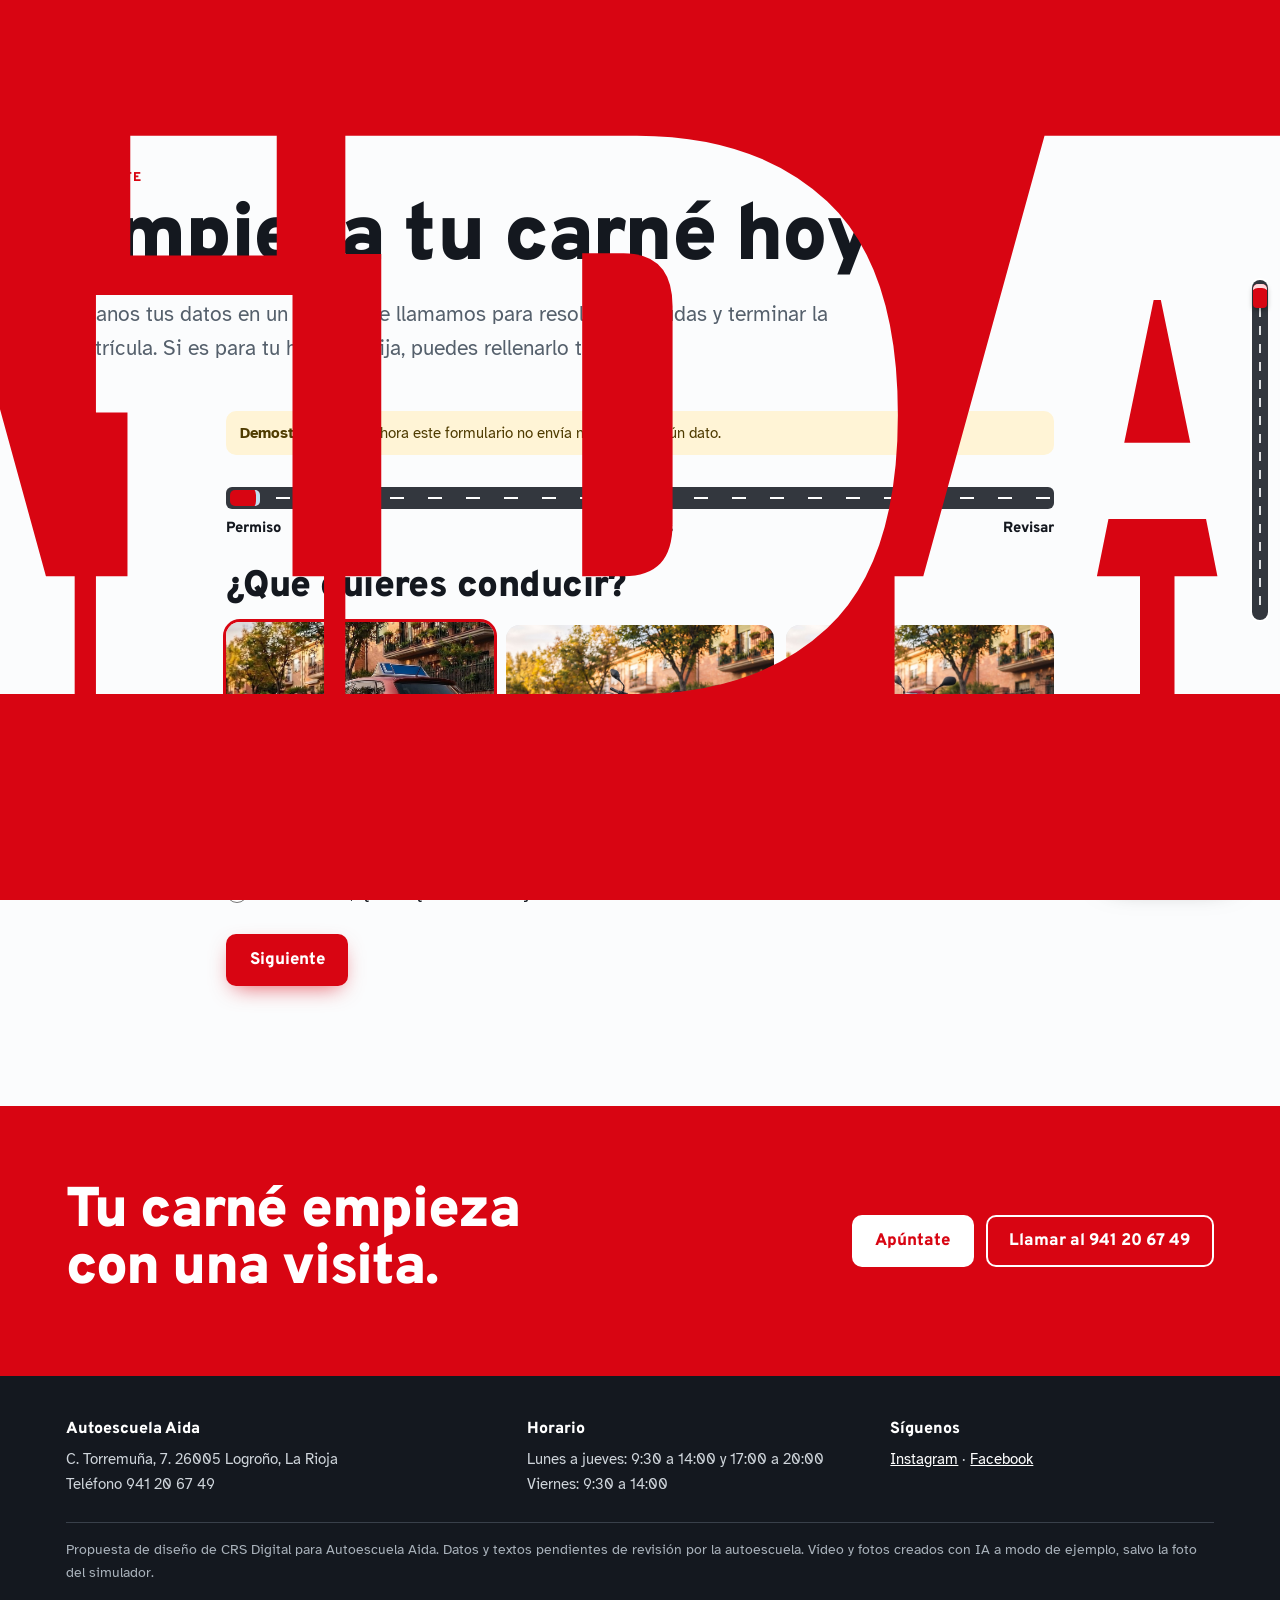
==== apuntate.html @ 17a13b04 "Nueva página Apúntate con preinscripción en 3 pasos Co-Authored-By: Claude Opus 5.5 <noreply@anthrop" ====
<!doctype html>
<html lang="es">
<head>
<meta charset="utf-8">
<meta name="viewport" content="width=device-width, initial-scale=1, viewport-fit=cover">
<title>Apúntate · Autoescuela Aida</title>
<meta name="claude:viewport-fit-sides" content="cover">
<meta name="description" content="Preinscripción online en Autoescuela Aida, Logroño.">
<meta property="og:type" content="website">
<meta property="og:site_name" content="Autoescuela Aida">
<meta property="og:title" content="Autoescuela Aida · Logroño">
<meta property="og:description" content="Tu carné, paso a paso. Coche, moto y ciclomotor en la calle Torremuña, desde 2001.">
<meta property="og:url" content="https://crsdigitalizacion.github.io/autoescuela-aida/">
<meta property="og:image" content="https://crsdigitalizacion.github.io/autoescuela-aida/assets/img/og.jpg">
<meta property="og:image:width" content="1200">
<meta property="og:image:height" content="630">
<meta name="twitter:card" content="summary_large_image">
<link rel="preconnect" href="https://fonts.googleapis.com">
<link rel="preconnect" href="https://fonts.gstatic.com" crossorigin>
<link rel="stylesheet" href="https://fonts.googleapis.com/css2?family=Alfa+Slab+One&family=Atkinson+Hyperlegible:wght@400;700&family=Overpass:wght@700;800;900&display=swap">
<link rel="stylesheet" href="assets/aida.css?v=14">
</head>
<body>
<div id="intro" hidden></div>
<div id="wipe" aria-hidden="true"><span>AiDA</span></div>
<script>
(function(){var s=null;try{s=sessionStorage}catch(e){}
var still=matchMedia('(prefers-reduced-motion: reduce)').matches;
if(!s||still)return;
var w=document.getElementById('wipe'),i=document.getElementById('intro');
try{
if(s.getItem('aida-nav')){s.removeItem('aida-nav');w.className='cover';}
else if(!s.getItem('aida-seen')){i.hidden=false;document.documentElement.classList.add('intro-on');}
s.setItem('aida-seen','1');
}catch(e){}})();
</script>
<header class="top"><div class="top-in">
  <a class="logo" href="index.html" aria-label="Autoescuela Aida, inicio">AUTO-ESCUELA <span class="logo-big">AiDA</span></a>
  <nav class="nav" aria-label="Principal"><a href="index.html">Inicio</a><a href="permisos.html">Permisos</a><a href="como-funciona.html">Cómo funciona</a><a href="opiniones.html">Opiniones</a><a href="contacto.html">Contacto</a></nav>
  <div class="top-side"><a class="top-tel" href="tel:+34941206749">941 20 67 49</a><a class="btn btn-rojo top-call" href="apuntate.html">Apúntate</a></div>
</div></header>
<nav class="tabs" aria-label="Principal móvil"><a href="index.html">Inicio</a><a href="permisos.html">Permisos</a><a href="como-funciona.html">Cómo funciona</a><a href="opiniones.html">Opiniones</a><a href="contacto.html">Contacto</a></nav>
<div class="rail" aria-hidden="true"><i></i></div>
<main>

<section class="pagehead wrap"><p class="eyebrow">Apúntate</p><h1>Empieza tu carné hoy.</h1><p class="lead">Déjanos tus datos en un minuto. Te llamamos para resolver tus dudas y terminar la matrícula. Si es para tu hijo o tu hija, puedes rellenarlo tú.</p></section>
<section class="wrap ap-wrap">
  <p class="ap-demo"><b>Demostración:</b> por ahora este formulario no envía ni guarda ningún dato.</p>
  <div class="ap-road" aria-hidden="true"><i id="ap-car"></i><span>Permiso</span><span>Tus datos</span><span>Revisar</span></div>
  <form id="ap-form" novalidate>
    <fieldset class="ap-step" data-step="0">
      <legend tabindex="-1">¿Qué quieres conducir?</legend>
      <div class="ap-opts">
        <label class="ap-opt"><input type="radio" name="permiso" id="p-b" value="Permiso B (coche)" checked><img src="assets/img/coche.jpg?v=14" alt=""><span><b>B</b> Coche</span></label>
        <label class="ap-opt"><input type="radio" name="permiso" id="p-a2" value="Permiso A2 (moto)"><img src="assets/img/moto.jpg?v=14" alt=""><span><b>A2</b> Moto</span></label>
        <label class="ap-opt"><input type="radio" name="permiso" id="p-am" value="Permiso AM (ciclomotor)"><img src="assets/img/ciclomotor.jpg?v=14" alt=""><span><b>AM</b> Ciclomotor</span></label>
      </div>
      <label class="ap-none"><input type="radio" name="permiso" id="p-x" value="Aún no lo sé"> Aún no lo sé, quiero que me aconsejéis</label>
      <div class="btns ap-nav"><button type="button" class="btn btn-rojo" data-go="1">Siguiente</button></div>
    </fieldset>
    <fieldset class="ap-step" data-step="1" hidden>
      <legend tabindex="-1">¿Cómo te llamamos?</legend>
      <div class="ap-field"><label for="ap-nombre">Nombre</label><input id="ap-nombre" autocomplete="name" maxlength="80"><p class="ap-err" id="e-nombre" hidden>Escribe tu nombre para saber por quién preguntar.</p></div>
      <div class="ap-field"><label for="ap-tel">Teléfono</label><input id="ap-tel" type="tel" inputmode="tel" autocomplete="tel" maxlength="16"><p class="ap-err" id="e-tel" hidden>Escribe un teléfono de 9 cifras, como 600 123 456.</p></div>
      <div class="ap-field"><label for="ap-hora">¿Cuándo te viene mejor?</label><select id="ap-hora"><option>Por la mañana</option><option>Por la tarde</option><option>Me da igual</option></select></div>
      <div class="btns ap-nav"><button type="button" class="btn btn-claro" data-go="0">Atrás</button><button type="button" class="btn btn-rojo" data-go="2">Siguiente</button></div>
    </fieldset>
    <fieldset class="ap-step" data-step="2" hidden>
      <legend tabindex="-1">Revisa tus datos</legend>
      <dl class="facts ap-sum"><div><dt>Permiso</dt><dd id="s-permiso"></dd></div><div><dt>Nombre</dt><dd id="s-nombre"></dd></div><div><dt>Teléfono</dt><dd id="s-tel"></dd></div><div><dt>Llamada</dt><dd id="s-hora"></dd></div></dl>
      <label class="ap-ok"><input type="checkbox" id="ap-priv"> Acepto que Autoescuela Aida use estos datos para contactar conmigo sobre mi matrícula.</label>
      <p class="ap-err" id="e-priv" hidden>Marca la casilla para poder enviar la solicitud.</p>
      <div class="btns ap-nav"><button type="button" class="btn btn-claro" data-go="1">Atrás</button><button type="submit" class="btn btn-rojo">Enviar solicitud</button></div>
    </fieldset>
  </form>
  <div class="ap-done" id="ap-done" tabindex="-1" hidden>
    <span class="ap-tick" aria-hidden="true">✓</span>
    <h2>Así terminaría tu solicitud</h2>
    <p class="lead">En la web definitiva, la autoescuela recibirá estos datos y te llamará para terminar la matrícula. Normalmente hay que llevar el DNI o NIE y el informe médico; te confirmarán lo que necesitas.</p>
    <p class="ap-demo"><b>Demostración:</b> esta solicitud no se ha enviado. Para apuntarte de verdad, llama al <b>941 20 67 49</b>.</p>
    <div class="btns"><a class="btn btn-rojo" href="index.html">Volver al inicio</a></div>
  </div>
</section>

</main>
<section class="cta"><div class="wrap cta-in">
  <h2>Tu carné empieza con una visita.</h2>
  <div class="btns"><a class="btn btn-blanco" href="apuntate.html">Apúntate</a><a class="btn btn-linea" href="tel:+34941206749">Llamar al 941 20 67 49</a></div>
</div></section>
<footer class="foot"><div class="wrap">
  <div class="foot-in">
    <div><b>Autoescuela Aida</b>C. Torremuña, 7. 26005 Logroño, La Rioja<br>Teléfono 941 20 67 49</div>
    <div><b>Horario</b>Lunes a jueves: 9:30 a 14:00 y 17:00 a 20:00<br>Viernes: 9:30 a 14:00</div>
    <div><b>Síguenos</b><a href="https://www.instagram.com/autoescuelaaida" rel="noopener">Instagram</a> · <a href="https://www.facebook.com/autoescuelaaida/" rel="noopener">Facebook</a></div>
  </div>
  <p class="demo">Propuesta de diseño de CRS Digital para Autoescuela Aida. Datos y textos pendientes de revisión por la autoescuela. Vídeo y fotos creados con IA a modo de ejemplo, salvo la foto del simulador.</p>
</div></footer>
<script src="assets/aida.js?v=14"></script>
</body>
</html>
---- assets/aida.css ----
/* Autoescuela Aida · la web es una carretera: pórticos azules, asfalto, señales y rojo del rótulo.
   Diseño de día a propósito, un solo tema claro. */
:root {
  --papel: #fbfcfd; --blanco: #ffffff; --tinta: #14181f; --gris: #55606c; --linea: #dde2e7;
  --rojo: #d80512; --rojo-osc: #ad0410; --azul: #0a58a6; --azul-osc: #07467f; --asfalto: #33373e; --cielo: #e4f0f6;
  --display: "Overpass", "Arial Narrow", Arial, sans-serif;
  --texto: "Atkinson Hyperlegible", "Helvetica Neue", Arial, sans-serif;
  --ease: cubic-bezier(.23, 1, .32, 1);
  --gutter: max(16px, env(safe-area-inset-left, 0px));
  --gutter-r: max(16px, env(safe-area-inset-right, 0px));
  color-scheme: light;
}

*, *::before, *::after { box-sizing: border-box; }
[hidden] { display: none !important; }
html { -webkit-text-size-adjust: 100%; }
body { margin: 0; background: var(--papel); color: var(--tinta); font: 400 1.0625rem/1.6 var(--texto); overflow-x: clip; -webkit-font-smoothing: antialiased; }
img { max-width: 100%; }
h1, h2, h3 { font-family: var(--display); font-weight: 900; line-height: 1.02; letter-spacing: -.022em; margin: 0; text-wrap: balance; }
h1 { font-size: clamp(2.7rem, 7vw, 5.7rem); }
h2 { font-size: clamp(2rem, 4.6vw, 3.5rem); }
h3 { font-size: clamp(1.3rem, 2.2vw, 1.65rem); letter-spacing: -.012em; line-height: 1.1; }
p { margin: 0; }
a { color: inherit; }
:focus-visible { outline: 3px solid var(--azul); outline-offset: 3px; border-radius: 4px; }
.wrap { width: min(1180px, 100%); margin-inline: auto; padding-left: var(--gutter); padding-right: var(--gutter); }
.lead { font-size: clamp(1.1rem, 1.7vw, 1.3rem); color: var(--gris); max-width: 58ch; }
.eyebrow { font: 800 .8rem/1 var(--display); letter-spacing: .1em; text-transform: uppercase; color: var(--rojo); }
.section { padding-block: clamp(64px, 10vw, 128px); }

/* botones */
.btn { display: inline-flex; align-items: center; justify-content: center; gap: .55em; min-height: 52px; padding: .78em 1.4em .7em; border: 0; border-radius: 10px; font: 800 1.05rem/1 var(--display); text-decoration: none; cursor: pointer; transition: transform .16s var(--ease), background-color .2s ease, box-shadow .2s ease; }
.btn:active { transform: scale(.97); }
.btn-rojo { background: var(--rojo); color: #fff; box-shadow: 0 8px 22px -8px rgba(216, 5, 18, .7); }
.btn-claro { background: #fff; color: var(--tinta); box-shadow: inset 0 0 0 2px var(--tinta); }
@media (hover: hover) and (pointer: fine) {
  .btn-rojo:hover { background: var(--rojo-osc); }
  .btn-claro:hover { background: var(--tinta); color: #fff; }
}
.btns { display: flex; flex-wrap: wrap; gap: 12px; }

/* cabecera */
body::before { content: ""; position: fixed; inset: 0 0 auto; height: env(safe-area-inset-top, 0px); z-index: 10; background: var(--papel); }
.top { position: fixed; z-index: 50; top: calc(env(safe-area-inset-top, 0px) + 12px); left: 0; right: 0; padding-left: var(--gutter); padding-right: var(--gutter); pointer-events: none; }
.top-in { pointer-events: auto; width: min(1180px, 100%); margin-inline: auto; display: flex; align-items: center; justify-content: space-between; gap: 16px; background: rgba(255, 255, 255, .93); backdrop-filter: blur(12px); -webkit-backdrop-filter: blur(12px); border-radius: 14px; padding: 8px 8px 8px 10px; box-shadow: 0 1px 0 rgba(20, 24, 31, .06), 0 12px 32px -18px rgba(20, 24, 31, .45); }
.logo { display: inline-flex; align-items: center; background: var(--rojo); color: #fff; font: 900 1.02rem/1 var(--display); letter-spacing: -.005em; padding: .62em .72em .48em; border-radius: 7px; text-decoration: none; white-space: nowrap; }
.nav { display: flex; align-items: center; gap: 2px; }
.nav a { font: 700 .98rem/1 var(--display); text-decoration: none; padding: .78em .86em .64em; border-radius: 9px; color: var(--tinta); transition: background-color .18s ease; }
.nav a[aria-current="page"] { color: var(--rojo); background: #fdecee; }
@media (hover: hover) and (pointer: fine) { .nav a:hover { background: #eef2f5; } }
.top-call { min-height: 42px; font-size: .96rem; padding: .62em 1em .5em; border-radius: 9px; white-space: nowrap; }

/* barra inferior del móvil */
.tabs { display: none; }
@media (max-width: 860px) {
  .nav { display: none; }
  .tabs { display: grid; grid-template-columns: repeat(5, 1fr); position: fixed; z-index: 50; left: 0; right: 0; bottom: 0; background: var(--tinta); padding-bottom: env(safe-area-inset-bottom, 0px); padding-left: env(safe-area-inset-left, 0px); padding-right: env(safe-area-inset-right, 0px); }
  .tabs a { display: flex; align-items: center; justify-content: center; min-height: 54px; color: #fff; text-decoration: none; font: 700 .76rem/1.05 var(--display); text-align: center; padding: 4px 2px 2px; border-top: 3px solid transparent; }
  .tabs a[aria-current="page"] { border-top-color: var(--rojo); }
  body { padding-bottom: 54px; }
}

/* carril del recorrido: en todas las páginas el coche avanza contigo */
.rail { position: fixed; z-index: 40; right: max(12px, env(safe-area-inset-right, 0px)); top: 50%; height: min(44vh, 340px); width: 16px; margin-top: calc(min(44vh, 340px) / -2); border-radius: 8px; background: var(--asfalto); box-shadow: 0 0 0 2px rgba(255, 255, 255, .85); }
.rail::before { content: ""; position: absolute; left: 7px; width: 2px; top: 10px; bottom: 10px; background: repeating-linear-gradient(#fff 0 9px, transparent 9px 18px); opacity: .85; }
.rail i { position: absolute; left: 1px; top: 4px; width: 14px; height: 24px; border-radius: 5px 5px 4px 4px; background: var(--rojo); box-shadow: inset 0 6px 0 -2px #ffd9dc, 0 2px 5px rgba(0, 0, 0, .4); will-change: transform; }
@media (max-width: 860px) { .rail { display: none; } }

/* aparición suave: nada queda oculto si no hay script */
.js .rv { opacity: .08; transform: translateY(26px); transition: opacity .7s var(--ease), transform .8s var(--ease); transition-delay: var(--d, 0ms); }
.js .rv.in { opacity: 1; transform: none; }

/* ===== Inicio: el recorrido ===== */
.drive { position: relative; height: 280vh; background: var(--cielo); }
.drive-stage { position: sticky; top: 0; height: 100vh; height: 100svh; overflow: hidden; }
.drive-stage canvas { position: absolute; inset: 0; width: 100%; height: 100%; display: block; }
.fallback .drive { height: auto; }
.fallback .drive-stage { position: static; height: auto; padding-block: 120px 56px; }
.fallback .drive-stage canvas, .fallback .dial, .fallback .cue { display: none; }

.scrim { position: absolute; inset: 0; background: linear-gradient(100deg, rgba(251,252,253,.94) 0, rgba(251,252,253,.82) 30%, rgba(251,252,253,0) 58%); transition: opacity .4s ease; pointer-events: none; }
.scrim.off { opacity: 0; }
.fallback .scrim { display: none; }
@media (max-width: 760px) { .scrim { background: linear-gradient(180deg, rgba(251,252,253,.96) 0, rgba(251,252,253,.9) 36%, rgba(251,252,253,0) 50%); } }
.ov { position: absolute; left: 0; right: 0; bottom: 0; top: 0; pointer-events: none; }
.ov-in { width: min(1180px, 100%); height: 100%; margin-inline: auto; padding: 104px var(--gutter-r) 34px var(--gutter); position: relative; }
.title-card { max-width: 660px; transition: opacity .35s ease, transform .5s var(--ease); pointer-events: auto; }
.title-card .lead { color: #1f2a35; margin-top: 18px; }
.title-card .btns { margin-top: 26px; }
.title-card.off { opacity: 0; transform: translateY(-26px); pointer-events: none; }
.title-card h1 em { font-style: normal; color: var(--rojo); }
.hint { position: absolute; left: var(--gutter); bottom: 30px; display: inline-flex; align-items: center; gap: 12px; font: 800 .95rem/1 var(--display); color: var(--tinta); background: rgba(255, 255, 255, .9); padding: .72em 1em .6em; border-radius: 99px; transition: opacity .3s ease; }
.hint b { display: block; width: 3px; height: 22px; background: var(--rojo); border-radius: 2px; animation: hint 1.5s var(--ease) infinite; }
@keyframes hint { 0% { transform: translateY(-5px); opacity: .25; } 55% { transform: translateY(4px); opacity: 1; } 100% { transform: translateY(6px); opacity: 0; } }
.hint.off { opacity: 0; }

.step { position: absolute; left: var(--gutter); bottom: 36px; width: min(470px, calc(100% - 32px)); background: var(--azul); color: #fff; border-radius: 14px; padding: 22px 26px 24px; box-shadow: inset 0 0 0 3px var(--azul), inset 0 0 0 5px #fff, 0 22px 50px -24px rgba(7, 40, 80, .9); opacity: 0; transform: translateY(24px) scale(.98); transition: opacity .28s ease, transform .5s var(--ease); pointer-events: none; }
.step.on { opacity: 1; transform: none; pointer-events: auto; }
.step .n { display: inline-grid; place-items: center; width: 40px; height: 40px; border-radius: 50%; background: #fff; color: var(--azul); font: 900 1.3rem/1 var(--display); padding-top: 3px; margin-bottom: 12px; }
.step h2 { font-size: clamp(1.85rem, 3.4vw, 2.6rem); }
.step p { margin-top: 8px; font-size: 1.04rem; }
.step.fin { background: #fff; color: var(--tinta); box-shadow: 0 22px 50px -24px rgba(7, 40, 80, .8); }
.step.fin p { color: var(--gris); }
.step.fin .btns { margin-top: 16px; }

.vignette { position: absolute; inset: 0; pointer-events: none; background: radial-gradient(ellipse at 50% 46%, rgba(30,18,6,0) 52%, rgba(30,18,6,.32) 100%); }
.fallback .vignette { display: none; }
.cue { position: absolute; left: calc(50% + 34px); bottom: 30px; display: flex; align-items: center; gap: 8px; z-index: 3; pointer-events: auto; transition: opacity .3s ease; }
.cue.off { opacity: 0; pointer-events: none; }
.cue-go { display: inline-flex; align-items: center; gap: 10px; min-height: 52px; border: 0; border-radius: 99px; padding: .3em 1.25em .15em 1.05em; background: var(--rojo); color: #fff; font: 800 1.08rem/1 var(--display); cursor: pointer; white-space: nowrap; box-shadow: 0 10px 26px -10px rgba(0,0,0,.65); transition: transform .16s var(--ease); }
.cue-go:active { transform: scale(.97); }
.cue-go svg { width: 22px; height: 22px; animation: cue 1.3s var(--ease) infinite; }
@keyframes cue { 0% { transform: translateY(-4px); opacity: .55; } 60% { transform: translateY(4px); opacity: 1; } 100% { transform: translateY(5px); opacity: .55; } }
.cue-skip { display: inline-flex; align-items: center; min-height: 52px; padding: .3em 1em .15em; border-radius: 99px; background: rgba(255,255,255,.94); color: var(--tinta); font: 800 1rem/1 var(--display); text-decoration: none; white-space: nowrap; }
@media (max-width: 1180px) { .cue { left: auto; right: var(--gutter-r); } .dial { display: none; } }
.dial { position: absolute; right: calc(var(--gutter-r) + 26px); bottom: 42px; display: flex; gap: 6px; }
.dial span { display: block; width: 32px; height: 5px; border-radius: 3px; background: rgba(20, 24, 31, .24); overflow: hidden; }
.dial span b { display: block; height: 100%; width: 100%; background: var(--rojo); transform: scaleX(0); transform-origin: left; }
.fallback .step { position: static; opacity: 1; transform: none; margin-top: 12px; }
.fallback .ov { position: static; }
.fallback .ov-in { height: auto; padding-block: 0; }
.noscene .drive { height: auto; }

@media (max-width: 760px) {
  .ov-in { padding-top: 84px; padding-bottom: 72px; }
  h1 { font-size: clamp(2.45rem, 11.5vw, 3.5rem); }
  .title-card .lead { font-size: 1.04rem; margin-top: 12px; }
  .title-card .btns { margin-top: 16px; }
  .title-card .btn { min-height: 46px; font-size: .98rem; }
  .step { bottom: calc(124px + env(safe-area-inset-bottom, 0px)); padding: 14px 16px 16px; }
  .step .n { display: none; }
  .cue { left: var(--gutter); right: var(--gutter-r); bottom: calc(66px + env(safe-area-inset-bottom, 0px)); justify-content: center; }
  .cue-go, .cue-skip { min-height: 48px; font-size: 1rem; }
  .step .n { width: 32px; height: 32px; font-size: 1.05rem; margin-bottom: 8px; }
  .step p { font-size: .98rem; }
  .dial { display: none; }
}
@media (max-width: 760px) and (max-height: 700px) { .title-card .lead { display: none; } }

/* ===== Portada con vídeo ===== */
.hero { position: relative; min-height: 100vh; min-height: 100svh; display: flex; align-items: center; overflow: hidden; background: var(--tinta); color: #fff; }
.hero-media { position: absolute; inset: 0; background: var(--tinta) url(portada.jpg?v=14) 60% 50% / cover no-repeat; }
.hero-media video { width: 100%; height: 100%; object-fit: cover; object-position: 60% 50%; display: block; transition: opacity .7s ease; }
.hero-media video.fade { opacity: 0; }
.hero-scrim { position: absolute; inset: 0; background: linear-gradient(100deg, rgba(10,14,20,.68) 0, rgba(10,14,20,.42) 28%, rgba(10,14,20,0) 48%), linear-gradient(0deg, rgba(10,14,20,.42) 0, rgba(10,14,20,0) 26%); }
.hero-text { position: relative; padding-block: 110px 110px; }
.hero-text h1 { max-width: 11ch; }
.hero-text .lead { color: #eef1f4; margin-top: 18px; max-width: 30ch; }
.hero-text .btns { margin-top: 26px; }
.hero-text .btn-claro { box-shadow: none; }
.cue-down { position: absolute; left: 50%; bottom: 28px; transform: translateX(-50%); display: inline-flex; align-items: center; gap: 10px; min-height: 50px; padding: .3em 1.25em .15em 1.05em; border-radius: 99px; background: rgba(255,255,255,.95); color: var(--tinta); font: 800 1.04rem/1 var(--display); text-decoration: none; white-space: nowrap; }
.cue-down svg { width: 21px; height: 21px; color: var(--rojo); animation: cue 1.3s var(--ease) infinite; }
@media (max-width: 760px) {
  .hero { display: block; min-height: 0; background: var(--papel); color: var(--tinta); }
  .hero-text { padding-block: 92px 18px; }
  .hero-text .lead { color: var(--gris); margin-top: 12px; }
  .hero-text .btns { margin-top: 18px; }
  .hero-text .btn-claro { box-shadow: inset 0 0 0 2px var(--tinta); }
  .hero-scrim { display: none; }
  .hero-media { position: relative; inset: auto; aspect-ratio: 4 / 3; max-width: 100%; }
  .hero-media video { object-position: 90% 50%; }
  .hero-media { background-position: 90% 50%; }
  .hero > .hero-media { order: 2; }
  .hero { display: flex; flex-direction: column; align-items: stretch; }
  .cue-down { position: static; transform: none; order: 3; align-self: flex-start; margin: 14px 0 12px var(--gutter); background: #eef2f5; }
}
/* ===== Pasos y simulador en Inicio ===== */
.band-suave { background: #f1f4f6; }
.pasos { list-style: none; margin: 0; padding: 0; display: grid; grid-template-columns: repeat(4, minmax(0, 1fr)); gap: 24px; border-top: 3px solid var(--tinta); }
.pasos li { padding-top: 18px; min-width: 0; }
.pasos span { display: inline-grid; place-items: center; width: 40px; height: 40px; padding-top: 3px; border-radius: 50%; background: var(--azul); color: #fff; font: 900 1.2rem/1 var(--display); margin-bottom: 12px; }
.pasos p { color: var(--gris); margin-top: 6px; }
@media (max-width: 860px) { .pasos { grid-template-columns: repeat(2, minmax(0, 1fr)); } }
.simu { background: var(--tinta); color: #fff; }
.simu-in { display: grid; grid-template-columns: minmax(0, 1.1fr) minmax(0, 1fr) auto; gap: 24px 40px; align-items: center; padding-block: clamp(48px, 7vw, 76px); }
.simu .lead { color: #d6dce2; }
.simu .eyebrow { color: #ff8a90; }
@media (max-width: 860px) { .simu-in { grid-template-columns: 1fr; justify-items: start; } }

/* ===== Permisos en Inicio ===== */
.head-row { display: flex; flex-wrap: wrap; align-items: end; justify-content: space-between; gap: 18px 40px; margin-bottom: clamp(30px, 5vw, 52px); }
.plates { display: grid; grid-template-columns: repeat(3, minmax(0, 1fr)); gap: 16px; }
.plate { display: block; text-decoration: none; background: #fff; border-radius: 14px; box-shadow: inset 0 0 0 2px var(--tinta); padding: 18px 20px 22px 18px; transition: transform .25s var(--ease), box-shadow .25s ease; min-width: 0; }
.plate-tag { display: grid; grid-template-columns: 44px 1fr; align-items: stretch; height: 118px; border-radius: 8px; overflow: hidden; box-shadow: inset 0 0 0 2px var(--linea); margin-bottom: 18px; }
.plate-tag span { background: var(--azul); color: #fff; font: 800 .95rem/1 var(--display); display: flex; align-items: end; justify-content: center; padding-bottom: 10px; }
.plate-tag b { display: grid; place-items: center; font: 900 4.8rem/1 var(--display); letter-spacing: -.03em; padding-top: 10px; }
.plate p { color: var(--gris); margin-top: 6px; }
.plate .go { display: inline-block; margin-top: 12px; font: 800 1rem/1 var(--display); color: var(--rojo); }
@media (hover: hover) and (pointer: fine) { .plate:hover { transform: translateY(-5px); } }
@media (max-width: 760px) { .plates { grid-template-columns: 1fr; } .plate-tag { height: 92px; } .plate-tag b { font-size: 3.7rem; } }

/* ===== Paneles de reseña ===== */
.board { background: var(--azul); color: #fff; border-radius: 16px; padding: 28px 28px 26px; box-shadow: inset 0 0 0 4px var(--azul), inset 0 0 0 6px #fff; display: flex; flex-direction: column; gap: 16px; min-width: 0; }
.board q { display: block; quotes: none; font: 800 clamp(1.25rem, 2.1vw, 1.55rem)/1.18 var(--display); letter-spacing: -.008em; }
.board footer { margin-top: auto; display: flex; flex-wrap: wrap; justify-content: space-between; gap: 6px 14px; font-size: .96rem; }
.stars { letter-spacing: .1em; color: #ffd24a; }
.boards { display: grid; grid-template-columns: repeat(3, minmax(0, 1fr)); gap: 16px; }
@media (max-width: 860px) { .boards { grid-template-columns: 1fr; } }
.band-azul { background: var(--cielo); }

/* teaser del test */
.teaser { display: grid; grid-template-columns: 170px 1fr auto; gap: 34px; align-items: center; }
.teaser svg { width: 100%; max-width: 170px; height: auto; display: block; }
@media (max-width: 760px) { .teaser { grid-template-columns: 1fr; gap: 18px; } .teaser svg { max-width: 110px; } }

/* ===== Cabecera de páginas interiores ===== */
.pagehead { padding-top: clamp(120px, 15vw, 172px); padding-bottom: clamp(26px, 4vw, 46px); }
.pagehead h1 { font-size: clamp(2.6rem, 6.6vw, 5rem); margin-top: 14px; }
.pagehead .lead { margin-top: 18px; }

/* ===== Permisos ===== */
.garage { display: grid; grid-template-columns: minmax(0, 1.2fr) minmax(0, 1fr); gap: 0 clamp(20px, 4vw, 56px); align-items: start; }
.garage-view { position: sticky; top: 76px; height: min(calc(100vh - 96px), 720px); background: linear-gradient(#e4f0f6 0 62%, #d9e5ea 100%); border-radius: 22px; overflow: hidden; }
.garage-view canvas { position: absolute; inset: 0; width: 100%; height: 100%; display: block; cursor: grab; touch-action: pan-y; }
.garage-view canvas:active { cursor: grabbing; }
.garage-note { position: absolute; left: 16px; bottom: 14px; font: 700 .86rem/1 var(--display); color: var(--gris); background: rgba(255, 255, 255, .86); padding: .62em .8em .48em; border-radius: 99px; pointer-events: none; }
.switch { position: absolute; left: 14px; top: 14px; display: flex; gap: 6px; z-index: 2; }
.switch button { min-width: 54px; min-height: 46px; border: 0; border-radius: 9px; background: #fff; font: 900 1.12rem/1 var(--display); color: var(--tinta); cursor: pointer; padding-top: 4px; box-shadow: 0 2px 7px -2px rgba(20, 24, 31, .4); transition: transform .16s var(--ease), background-color .2s ease, color .2s ease; }
.switch button:active { transform: scale(.96); }
.switch button[aria-pressed="true"] { background: var(--rojo); color: #fff; }
.pcard { min-height: min(84vh, 680px); display: flex; flex-direction: column; justify-content: center; padding-block: 34px; scroll-margin-top: 90px; }
.pcard .big { font: 900 clamp(4.5rem, 9vw, 7.4rem)/.9 var(--display); letter-spacing: -.04em; color: var(--rojo); }
.pcard h2 { margin-top: 8px; font-size: clamp(1.8rem, 3.2vw, 2.7rem); }
.pcard .lead { margin-top: 12px; }
.facts { display: grid; margin: 22px 0 24px; border-top: 2px solid var(--tinta); }
.facts div { display: grid; grid-template-columns: 112px minmax(0, 1fr); gap: 14px; padding: 12px 0 11px; border-bottom: 1px solid var(--linea); }
.facts dt { font: 800 .98rem/1.45 var(--display); }
.facts dd { margin: 0; color: #303a44; }
@media (max-width: 860px) {
  .garage { grid-template-columns: 1fr; }
  .garage-view { top: 74px; height: 42svh; z-index: 5; border-radius: 16px; box-shadow: 0 16px 30px -22px rgba(20, 24, 31, .75); }
  .pcard { min-height: 0; padding-block: 38px 26px; }
  .garage-note { display: none; }
  .switch button { min-width: 48px; min-height: 42px; }
}
.small { font-size: .92rem; color: var(--gris); }

/* ===== Cómo funciona ===== */
.route { position: relative; padding-block: 18px; }
.route-road { position: absolute; left: 50%; top: 0; bottom: 0; width: 66px; margin-left: -33px; background: var(--asfalto); border-radius: 12px; }
.route-road::before { content: ""; position: absolute; left: 32px; top: 16px; bottom: 16px; width: 3px; background: repeating-linear-gradient(#fff 0 22px, transparent 22px 46px); }
.route-car { position: absolute; left: 50%; top: 0; width: 34px; height: 62px; margin-left: 0; z-index: 2; will-change: transform; }
.leg { position: relative; display: grid; grid-template-columns: 1fr 1fr; gap: 0 130px; align-items: center; min-height: 340px; }
.leg > div { min-width: 0; padding-block: 34px; }
.leg:nth-child(even) > div:first-child { grid-column: 2; grid-row: 1; }
.leg .num { display: grid; place-items: center; width: 58px; height: 58px; border-radius: 50%; color: #fff; background: var(--azul); box-shadow: inset 0 0 0 3px var(--azul), inset 0 0 0 5px #fff; font: 900 1.6rem/1 var(--display); padding-top: 3px; margin-bottom: 14px; }
.leg p { color: #303a44; margin-top: 10px; max-width: 46ch; }
.leg ul { margin: 14px 0 0; padding: 0; list-style: none; display: grid; gap: 7px; }
.leg li { padding-left: 22px; position: relative; color: #303a44; }
.leg li::before { content: ""; position: absolute; left: 2px; top: .58em; width: 9px; height: 9px; background: var(--rojo); transform: rotate(45deg); }
@media (max-width: 860px) {
  .route-road { left: 0; width: 44px; margin-left: 0; }
  .route-road::before { left: 21px; }
  .route-car { left: 11px; margin-left: 0; width: 22px; height: 40px; }
  .leg { grid-template-columns: 1fr; padding-left: 64px; min-height: 0; }
  .leg:nth-child(even) > div:first-child { grid-column: 1; }
  .leg > div { padding-block: 26px; }
}

/* test */
.quiz { background: var(--tinta); color: #fff; border-radius: 22px; padding: clamp(22px, 4vw, 48px); display: grid; grid-template-columns: 200px minmax(0, 1fr); gap: clamp(22px, 4vw, 50px); align-items: start; scroll-margin-top: 90px; }
.quiz-sign { background: #fff; border-radius: 14px; padding: 18px; aspect-ratio: 1; display: grid; place-items: center; }
.quiz-sign svg { width: 100%; height: 100%; display: block; }
.quiz-count { font: 800 .86rem/1 var(--display); letter-spacing: .08em; text-transform: uppercase; color: #aeb7c1; }
.quiz h3 { margin-top: 8px; font-size: clamp(1.4rem, 2.6vw, 2rem); }
.answers { display: grid; gap: 8px; margin-top: 18px; }
.answers button { display: flex; gap: 12px; align-items: center; text-align: left; min-height: 54px; padding: 10px 14px; border-radius: 10px; border: 2px solid #4b525b; background: transparent; color: #fff; font: 400 1.03rem/1.3 var(--texto); cursor: pointer; transition: transform .14s var(--ease), border-color .18s ease, background-color .18s ease; }
.answers button b { flex: none; display: grid; place-items: center; width: 28px; height: 28px; border-radius: 6px; background: #fff; color: var(--tinta); font: 900 .95rem/1 var(--display); padding-top: 2px; }
.answers button:active { transform: scale(.985); }
.answers button:disabled { cursor: default; opacity: .55; }
.answers button.ok { background: #0d6e38; border-color: #0d6e38; opacity: 1; }
.answers button.no { background: var(--rojo); border-color: var(--rojo); opacity: 1; }
@media (hover: hover) and (pointer: fine) { .answers button:not(:disabled):hover { border-color: #fff; } }
.quiz-why { margin-top: 14px; color: #d6dce2; min-height: 3.2em; }
.quiz-next { margin-top: 10px; }
.quiz[data-done] .quiz-sign { color: var(--tinta); }
@media (max-width: 760px) { .quiz { grid-template-columns: 1fr; } .quiz-sign { width: 118px; padding: 10px; } }

/* ===== Opiniones: paneles que vienen por la carretera ===== */
.reviews-plain { display: grid; gap: 16px; grid-template-columns: repeat(2, minmax(0, 1fr)); }
@media (max-width: 760px) { .reviews-plain { grid-template-columns: 1fr; } }
.js-fly .road3d { position: relative; height: 480vh; }
.road3d-stage { display: block; }
.js-fly .road3d-stage { position: sticky; top: 0; height: 100vh; height: 100svh; overflow: hidden; perspective: 900px; perspective-origin: 50% 36%; background: linear-gradient(#b8d9ef 0, #e6f1f4 42%, #8f9a58 42.2%, #a79a55 100%); display: block; }
.js-fly .ground { position: absolute; left: 50%; bottom: -16%; width: 760px; height: 240vh; margin-left: -380px; background: var(--asfalto); transform-origin: 50% 100%; transform: rotateX(82deg); box-shadow: 0 0 0 7px #fff; }
.js-fly .ground::before { content: ""; position: absolute; left: 50%; top: 0; bottom: 0; width: 10px; margin-left: -5px; background: linear-gradient(#fff 0 46%, transparent 46%) 0 var(--road, 0) / 100% 260px; }
.js-fly .reviews-plain { display: block; position: absolute; inset: 0; transform-style: preserve-3d; }
.js-fly .reviews-plain .board { position: absolute; left: 50%; top: 50%; width: min(620px, calc(100vw - 40px)); margin-left: calc(min(620px, calc(100vw - 40px)) / -2); transform-origin: 50% 50%; will-change: transform, opacity; box-shadow: inset 0 0 0 4px var(--azul), inset 0 0 0 6px #fff, 0 40px 70px -40px rgba(7, 40, 80, .9); }
.js-fly .reviews-plain .board q { font-size: clamp(1.45rem, 3.2vw, 2.15rem); }
.fly-tip { position: absolute; left: 50%; bottom: 26px; transform: translateX(-50%); z-index: 3; white-space: nowrap; font: 800 .95rem/1 var(--display); background: rgba(255, 255, 255, .92); border-radius: 99px; padding: .7em 1em .55em; display: none; }
.js-fly .fly-tip { display: block; transition: opacity .3s ease; }

/* ===== Contacto ===== */
.contact { display: grid; grid-template-columns: minmax(0, 1fr) minmax(0, 1.05fr); gap: clamp(20px, 4vw, 52px); align-items: start; }
.shopview { position: relative; height: clamp(320px, 42vw, 480px); border-radius: 22px; overflow: hidden; background: linear-gradient(#a9d2ee, #e4f0f6 70%); }
.shopview canvas { position: absolute; inset: 0; width: 100%; height: 100%; display: block; }
.status { display: inline-flex; align-items: center; gap: 9px; font: 800 .96rem/1 var(--display); padding: .66em .9em .52em; border-radius: 99px; background: #eef2f5; }
.status i { width: 10px; height: 10px; border-radius: 50%; background: var(--gris); }
.status.open { background: #e2f5e9; color: #0a5a2d; }
.status.open i { background: #12a150; }
.datos { display: grid; gap: 0; border-top: 2px solid var(--tinta); margin-top: 18px; }
.dato { display: grid; grid-template-columns: 100px minmax(0, 1fr); gap: 14px; padding: 13px 0 12px; border-bottom: 1px solid var(--linea); align-items: baseline; }
.dato b { font: 800 .98rem/1.45 var(--display); }
.tel { font: 900 clamp(1.55rem, 3vw, 2.1rem)/1.1 var(--display); letter-spacing: -.01em; user-select: all; }
.copy { margin-left: 8px; border: 0; background: #eef2f5; border-radius: 8px; padding: .55em .8em .42em; font: 700 .86rem/1 var(--display); cursor: pointer; color: var(--tinta); vertical-align: middle; }
.hours { width: 100%; border-collapse: collapse; }
.hours td { padding: 2px 0; vertical-align: top; }
.hours td:last-child { text-align: right; font-variant-numeric: tabular-nums; }
form.ask { background: #fff; border-radius: 18px; box-shadow: inset 0 0 0 2px var(--tinta); padding: clamp(20px, 3vw, 32px); display: grid; gap: 14px; margin-top: 16px; }
form.ask label { display: grid; gap: 6px; font: 800 .96rem/1.2 var(--display); }
form.ask input, form.ask select { width: 100%; min-height: 50px; padding: 10px 12px; border: 2px solid #aab2bb; border-radius: 9px; font: 400 1.03rem/1.3 var(--texto); background: #fff; color: var(--tinta); }
form.ask input:focus, form.ask select:focus { border-color: var(--azul); outline: none; box-shadow: 0 0 0 3px rgba(10, 88, 166, .22); }
.sent { background: var(--cielo); padding: 12px 14px; border-radius: 10px; font-size: .98rem; }
@media (max-width: 860px) { .contact { grid-template-columns: 1fr; } }

/* ===== Cierre y pie ===== */
.cta { background: var(--rojo); color: #fff; }
.cta-in { display: flex; flex-wrap: wrap; align-items: center; justify-content: space-between; gap: 24px; padding-block: clamp(46px, 7vw, 78px); }
.cta h2 { max-width: 16ch; }
.cta .btn-blanco { background: #fff; color: var(--rojo); }
.cta .btn-linea { background: transparent; color: #fff; box-shadow: inset 0 0 0 2px #fff; }
.foot { background: var(--tinta); color: #cfd5db; padding-block: 44px 34px; font-size: .96rem; }
.foot-in { display: grid; grid-template-columns: 1.3fr 1fr 1fr; gap: 26px 40px; }
.foot a { color: #fff; }
.foot b { display: block; color: #fff; font: 800 1rem/1.2 var(--display); margin-bottom: 8px; }
.demo { margin-top: 26px; padding-top: 16px; border-top: 1px solid #39404a; font-size: .88rem; color: #a9b2bb; }
@media (max-width: 760px) { .foot-in { grid-template-columns: 1fr; } }

@media (prefers-reduced-motion: reduce) {
  .js .rv { opacity: 1; transform: none; transition: none; }
  .cue-go svg, .cue-down svg { animation: none; }
}

/* ===== Fotos ===== */
.logo-big { font-size: 1.14em; margin-left: .12em; }
.plate-img { position: relative; aspect-ratio: 4 / 3; border-radius: 9px; overflow: hidden; margin-bottom: 16px; }
.plate-img img { width: 100%; height: 100%; object-fit: cover; display: block; }
.plate-img b { position: absolute; left: 10px; bottom: 10px; background: #fff; color: var(--tinta); padding: .34em .55em .2em; border-radius: 7px; border-left: 12px solid var(--azul); font: 900 1.65rem/1 var(--display); }
.simu-in { grid-template-columns: minmax(0, 1fr) minmax(0, 1fr) !important; }
.simu-photo { border-radius: 16px; overflow: hidden; }
.simu-photo img, .keys-photo img, .leg-img img, .shopview img { width: 100%; height: 100%; object-fit: cover; display: block; }
.keys { display: grid; grid-template-columns: minmax(0, 1.05fr) minmax(0, 1fr); gap: clamp(24px, 5vw, 64px); align-items: center; }
.keys-photo { border-radius: 18px; overflow: hidden; aspect-ratio: 4 / 3; }
.leg-img { margin: 0; border-radius: 16px; overflow: hidden; aspect-ratio: 4 / 3; box-shadow: 0 24px 44px -28px rgba(20,24,31,.6); }
.leg:nth-child(even) .leg-img { grid-column: 1; grid-row: 1; }
.garage-view { background: var(--tinta); perspective: 1200px; }
.gimg { position: absolute; inset: 0; width: 100%; height: 100%; object-fit: cover; opacity: 0; transform: rotateY(-14deg) scale(1.08); transition: opacity .55s ease, transform .9s var(--ease); }
.gimg.on { opacity: 1; transform: none; }
.shopview img { position: absolute; inset: 0; }
@media (max-width: 860px) {
  .simu-in, .keys { grid-template-columns: 1fr !important; }
  .leg:nth-child(even) .leg-img { grid-column: 1; grid-row: auto; }
  .leg-img { margin-bottom: 20px; }
}
/* simulador interactivo */
.sim { display: grid; grid-template-columns: minmax(0, 1.25fr) minmax(0, 1fr); gap: clamp(20px, 4vw, 48px); align-items: center; }
.sim-photo { position: relative; margin: 0; border-radius: 18px; overflow: hidden; }
.sim-photo img { width: 100%; display: block; }
.spot { position: absolute; width: 38px; height: 38px; margin: -19px 0 0 -19px; border-radius: 50%; border: 3px solid #fff; background: var(--azul); cursor: pointer; padding: 0; box-shadow: 0 4px 14px rgba(0,0,0,.5); transition: transform .2s var(--ease), background-color .2s ease; }
.spot::after { content: ""; position: absolute; inset: -9px; border-radius: 50%; border: 2px solid #fff; animation: spot 1.8s ease-out infinite; }
.spot.on { background: var(--rojo); transform: scale(1.15); }
.spot:active { transform: scale(.95); }
@keyframes spot { 0% { transform: scale(.8); opacity: .9; } 100% { transform: scale(1.5); opacity: 0; } }
.sim-info h3 { font-size: clamp(1.7rem, 3vw, 2.4rem); margin-top: 10px; }
.sim-info p:not(.eyebrow) { margin: 12px 0 22px; font-size: 1.12rem; color: #303a44; min-height: 4.8em; max-width: 42ch; }
@media (max-width: 860px) { .sim { grid-template-columns: 1fr; } .spot { width: 32px; height: 32px; margin: -16px 0 0 -16px; } }

/* ===== Efectos 3D ===== */
.js .fx-w { display: inline-block; opacity: 0; transform: perspective(600px) translateY(.45em) rotateX(-75deg); transform-origin: 50% 100%; transition: opacity .5s ease, transform .85s var(--ease); transition-delay: calc(var(--i) * 45ms); }
.js .fx.in .fx-w { opacity: 1; transform: none; }
.js .board.rv { transform: perspective(900px) translateY(36px) rotateX(24deg); transform-origin: 50% 100%; }
.js .plate.rv { transform: perspective(900px) translateY(30px) rotateY(-14deg); }
.js .board.rv.in, .js .plate.rv.in { transform: none; }
.tilt { will-change: transform; }

/* ===== Asistente ===== */
.faq-btn { position: fixed; z-index: 60; right: max(38px, calc(env(safe-area-inset-right, 0px) + 38px)); bottom: calc(env(safe-area-inset-bottom, 0px) + 22px); display: inline-flex; align-items: center; gap: 9px; min-height: 54px; padding: .3em 1.2em .15em 1em; border: 0; border-radius: 99px; background: var(--azul); color: #fff; font: 800 1.02rem/1 var(--display); cursor: pointer; box-shadow: 0 14px 30px -12px rgba(0,0,0,.65); transition: transform .16s var(--ease); }
.faq-btn:active { transform: scale(.97); }
.faq-btn svg { width: 22px; height: 22px; margin-top: -3px; }
.faq { position: fixed; z-index: 61; right: max(16px, env(safe-area-inset-right, 0px)); bottom: calc(env(safe-area-inset-bottom, 0px) + 16px); width: min(410px, calc(100vw - 32px)); height: min(620px, calc(100vh - 110px)); height: min(620px, calc(100svh - 110px)); background: #fff; border-radius: 18px; box-shadow: 0 30px 70px -20px rgba(0,0,0,.6); display: flex; flex-direction: column; overflow: hidden; transform-origin: 100% 100%; animation: faqin .28s var(--ease); }
@keyframes faqin { from { opacity: 0; transform: perspective(900px) translateY(16px) rotateX(10deg) scale(.96); } }
.faq-head { background: var(--azul); color: #fff; padding: 14px 12px 12px 18px; display: flex; align-items: center; justify-content: space-between; gap: 10px; }
.faq-head b { font: 800 1.14rem/1.1 var(--display); display: block; }
.faq-head small { font-size: .84rem; opacity: .92; }
.faq-x { flex: none; width: 42px; height: 42px; border: 0; border-radius: 10px; background: rgba(255,255,255,.16); color: #fff; font-size: 1.4rem; line-height: 1; cursor: pointer; }
.faq-log { flex: 1; overflow-y: auto; padding: 14px; display: flex; flex-direction: column; gap: 9px; background: #f4f6f8; }
.msg { max-width: 88%; padding: 10px 13px; border-radius: 13px; font-size: .99rem; line-height: 1.42; overflow-wrap: anywhere; white-space: pre-wrap; animation: msg .3s var(--ease); }
@keyframes msg { from { opacity: 0; transform: translateY(8px); } }
.msg.bot { background: #fff; align-self: flex-start; box-shadow: 0 1px 3px rgba(20,24,31,.12); }
.msg.you { background: var(--azul); color: #fff; align-self: flex-end; }
.chips { display: flex; flex-wrap: wrap; gap: 6px; }
.chips button { border: 2px solid var(--azul); background: #fff; color: var(--azul); border-radius: 99px; padding: .46em .8em .4em; font: 700 .88rem/1.15 var(--texto); cursor: pointer; text-align: left; }
.faq-form { display: flex; gap: 7px; padding: 10px; border-top: 1px solid var(--linea); background: #fff; }
.faq-form input { flex: 1; min-width: 0; min-height: 46px; padding: 8px 12px; border: 2px solid #aab2bb; border-radius: 10px; font: 400 1rem/1.2 var(--texto); }
.faq-form button { flex: none; min-height: 46px; padding: 0 14px; border: 0; border-radius: 10px; background: var(--rojo); color: #fff; font: 800 .96rem/1 var(--display); cursor: pointer; }
@media (max-width: 860px) { .faq-btn { right: max(14px, env(safe-area-inset-right, 0px)); bottom: calc(env(safe-area-inset-bottom, 0px) + 66px); min-height: 48px; font-size: .96rem; } .faq { bottom: calc(env(safe-area-inset-bottom, 0px) + 62px); height: min(600px, calc(100svh - 138px)); } }
@media (prefers-reduced-motion: reduce) { .spot::after, .faq, .msg { animation: none; } .js .fx-w { opacity: 1; transform: none; } }

/* ===== Reseñas de Inicio: los paneles bajan como señales ===== */
.js .boards .board.rv { opacity: 0; transform: perspective(800px) rotateX(-88deg); transform-origin: 50% 0; transition: opacity .35s ease, transform 1.05s cubic-bezier(.2, 1.35, .4, 1); transition-delay: var(--d, 0ms); }
.js .boards .board.rv.in { opacity: 1; transform: none; }
.js .boards .stars i { font-style: normal; display: inline-block; opacity: 0; transform: scale(.3) rotate(-50deg); transition: opacity .25s ease, transform .55s cubic-bezier(.2, 1.6, .4, 1); transition-delay: calc(var(--d, 0ms) + 500ms + var(--s) * 90ms); }
.js .boards .board.in .stars i { opacity: 1; transform: none; }
.logo-big { font-family: "Alfa Slab One", Georgia, serif; font-weight: 400; letter-spacing: .01em; }

/* ===== Entrada con el logo ===== */
#intro { position: fixed; inset: 0; z-index: 100; background: var(--rojo); }
#intro[hidden] { display: none !important; }
#intro.ready { background: transparent; }
#intro svg { position: absolute; inset: 0; width: 100%; height: 100%; display: block; }
#intro text { font-family: "Alfa Slab One", Georgia, serif; }

/* ===== Cambio de página: cortina roja ===== */
#wipe { position: fixed; inset: 0; z-index: 90; background: var(--rojo); display: grid; place-items: center; transform: translateY(100%); pointer-events: none; }
#wipe span { color: #fff; font: 400 clamp(2.6rem, 8vw, 5rem)/1 "Alfa Slab One", Georgia, serif; }
#wipe.cover { transform: none; }
#wipe.go-in { transform: none; transition: transform .34s cubic-bezier(.77, 0, .175, 1); }
#wipe.go-out { transform: translateY(-100%); transition: transform .5s cubic-bezier(.77, 0, .175, 1); }
html.intro-on .fx .fx-w { opacity: 0 !important; transform: perspective(600px) translateY(.45em) rotateX(-75deg) !important; }

/* Permisos: en móvil cada permiso lleva su foto, sin nada fijo encima */
.pcard-img, .only-m { display: none; }
@media (max-width: 860px) {
  .garage-view { display: none; }
  .pcard-img { display: block; width: 100%; aspect-ratio: 4 / 3; object-fit: cover; border-radius: 14px; margin-bottom: 18px; }
  .only-d { display: none; }
  .only-m { display: inline; }
  .pcard { padding-block: 26px; }
}
#wipe { visibility: hidden; }
#wipe.cover, #wipe.go-in, #wipe.go-out { visibility: visible; }

/* Opiniones: fondo con foto de la calle */
.js-fly .road3d-stage { background: #2a2622 url(img/calle.jpg?v=14) 50% 54% / cover no-repeat; perspective-origin: 50% 54%; }
.js-fly .road3d-stage::before { content: ""; position: absolute; inset: 0; background: linear-gradient(rgba(12,14,18,.08), rgba(12,14,18,.2)); }
.js-fly .ground { display: none; }
/* menú sin desenfoque: evita tirones sobre el vídeo */
.top-in { backdrop-filter: none; -webkit-backdrop-filter: none; background: rgba(255,255,255,.97); }

/* Inicio en móvil: los permisos entran con fuerza desde la derecha */
@media (max-width: 760px) {
  .js .plate.rv { opacity: 0; transform: perspective(800px) translateX(72%) rotateY(-32deg); transform-origin: 100% 50%; transition: opacity .4s ease, transform 1s cubic-bezier(.16, 1.2, .3, 1); transition-delay: 0ms; }
  .js .plate.rv.in { opacity: 1; transform: none; }
}

/* ===== Permisos en móvil: carrusel ===== */
.ptabs { display: none; }
@media (max-width: 860px) {
  .ptabs { display: flex; align-items: center; gap: 6px; position: sticky; top: calc(env(safe-area-inset-top, 0px) + 72px); z-index: 6; padding-block: 10px; background: var(--papel); }
  .ptabs button { min-width: 58px; min-height: 46px; padding-top: 4px; border: 2px solid var(--tinta); border-radius: 9px; background: #fff; color: var(--tinta); font: 900 1.12rem/1 var(--display); cursor: pointer; transition: background-color .2s ease, color .2s ease, transform .16s var(--ease); }
  .ptabs button:active { transform: scale(.96); }
  .ptabs button[aria-pressed="true"] { background: var(--rojo); border-color: var(--rojo); color: #fff; }
  .ptabs span { margin-left: auto; font: 700 .86rem/1.1 var(--display); color: var(--gris); text-align: right; }
  .pcards { display: flex; align-items: flex-start; overflow-x: auto; scroll-snap-type: x mandatory; overscroll-behavior-x: contain; -webkit-overflow-scrolling: touch; scrollbar-width: none; margin-left: calc(-1 * var(--gutter)); margin-right: calc(-1 * var(--gutter-r)); }
  .pcards::-webkit-scrollbar { display: none; }
  .pcards .pcard { flex: 0 0 100%; min-width: 0; scroll-snap-align: start; scroll-snap-stop: always; padding: 0 var(--gutter-r) 24px var(--gutter); scroll-margin-top: 0; }
  .pcards .pcard-img { width: calc(100% + var(--gutter) + var(--gutter-r)); max-width: none; margin: 0 calc(-1 * var(--gutter-r)) 18px calc(-1 * var(--gutter)); border-radius: 0; aspect-ratio: 4 / 3; }
}

/* ===== Cómo funciona en móvil: foto a todo el ancho y entrada alterna ===== */
@media (max-width: 860px) {
  .leg { display: flex; flex-direction: column; align-items: stretch; padding-left: 58px; padding-block: 18px; overflow: visible; }
  .leg > div { order: 2; padding-block: 16px 14px; }
  .leg > .leg-img, .leg:nth-child(even) .leg-img { order: 1; margin: 0 calc(-1 * var(--gutter-r)) 0 0; border-radius: 16px 0 0 16px; aspect-ratio: 4 / 3; box-shadow: 0 18px 34px -24px rgba(20,24,31,.7); }
  .leg .num { position: absolute; left: 68px; top: 28px; z-index: 2; width: 62px; height: 62px; margin: 0; font-size: 1.8rem; box-shadow: inset 0 0 0 3px var(--azul), inset 0 0 0 5px #fff, 0 8px 18px rgba(0,0,0,.45); }
  .js .leg.rv { opacity: 1; transform: none; }
  .js .leg.rv .leg-img { opacity: 0; transform: perspective(900px) translateX(60%) rotateY(-26deg); transform-origin: 100% 50%; transition: opacity .45s ease, transform 1s cubic-bezier(.16, 1.15, .3, 1); }
  .js .leg.rv:nth-child(even) .leg-img { transform: perspective(900px) translateX(-40%) rotateY(26deg); transform-origin: 0 50%; }
  .js .leg.rv.in .leg-img { opacity: 1; transform: none; }
}
@media (prefers-reduced-motion: reduce) { .js .leg.rv .leg-img { opacity: 1; transform: none; } }

main { overflow-x: clip; }
.garage > div { min-width: 0; }
@media (max-width: 860px) { .garage { display: block; } .pcards { max-width: 100vw; } }

/* ===== Botón Apúntate y teléfono en cabecera ===== */
.top-tel { font: 800 .98rem/1 var(--display); text-decoration: none; white-space: nowrap; }
.top-side { display: flex; align-items: center; gap: 14px; }
@media (max-width: 1040px) { .top-tel { display: none; } }

/* ===== Página Apúntate ===== */
.ap-wrap { max-width: 860px; padding-block: 0 clamp(70px, 10vw, 120px); perspective: 1200px; }
.ap-demo { background: #fff4d6; color: #4f3b00; border-radius: 10px; padding: 10px 14px; font-size: .96rem; }
.ap-road { position: relative; display: grid; grid-template-columns: repeat(3, 1fr); margin: 24px 0 30px; padding-top: 42px; font: 800 .92rem/1.1 var(--display); }
.ap-road::before { content: ""; position: absolute; left: 0; right: 0; top: 8px; height: 22px; border-radius: 6px; background: var(--asfalto) repeating-linear-gradient(90deg, transparent 0 12px, #fff 12px 26px, transparent 26px 38px) 0 50% / 100% 2px no-repeat; }
.ap-road span:nth-child(3) { text-align: center; } .ap-road span:nth-child(4) { text-align: right; }
.ap-road i { position: absolute; top: 11px; left: 4px; width: 30px; height: 16px; border-radius: 5px; background: var(--rojo); box-shadow: inset -9px 0 0 -5px #bfe0f2; transition: left .7s cubic-bezier(.2, 1.1, .3, 1); z-index: 1; }
.ap-step { border: 0; margin: 0; padding: 0; min-width: 0; animation: apin .55s var(--ease); transform-origin: 50% 0; }
@keyframes apin { from { opacity: 0; transform: rotateX(-16deg) translateY(22px); } }
.ap-step legend { padding: 0; margin-bottom: 18px; font: 900 clamp(1.6rem, 3.4vw, 2.3rem)/1.08 var(--display); letter-spacing: -.015em; outline: none; }
.ap-opts { display: grid; grid-template-columns: repeat(3, minmax(0, 1fr)); gap: 12px; }
.ap-opt { position: relative; display: block; border-radius: 14px; overflow: hidden; background: #fff; box-shadow: inset 0 0 0 2px var(--linea); cursor: pointer; transition: box-shadow .18s ease, transform .2s var(--ease); }
.ap-opt input { position: absolute; opacity: 0; }
.ap-opt img { display: block; width: 100%; aspect-ratio: 4 / 3; object-fit: cover; }
.ap-opt span { display: block; padding: 11px 12px 9px; font: 700 1.02rem/1.1 var(--display); }
.ap-opt b { color: var(--rojo); font-weight: 900; margin-right: 4px; }
.ap-opt:has(input:checked) { box-shadow: 0 0 0 3px var(--rojo); transform: translateY(-3px); }
.ap-opt:has(input:focus-visible) { outline: 3px solid var(--azul); outline-offset: 3px; }
.ap-none, .ap-ok { display: flex; gap: 10px; align-items: flex-start; margin-top: 16px; cursor: pointer; }
.ap-none input, .ap-ok input { width: 22px; height: 22px; flex: none; margin: 1px 0 0; accent-color: var(--rojo); }
.ap-nav { margin-top: 26px; }
.ap-field { display: grid; gap: 6px; margin-bottom: 16px; max-width: 480px; }
.ap-field label { font: 800 1rem/1.2 var(--display); }
.ap-field input, .ap-field select { width: 100%; min-height: 52px; padding: 10px 12px; border: 2px solid #aab2bb; border-radius: 9px; background: #fff; color: var(--tinta); font: 400 1.05rem/1.3 var(--texto); }
.ap-field input:focus, .ap-field select:focus { outline: none; border-color: var(--azul); box-shadow: 0 0 0 3px rgba(10,88,166,.22); }
.ap-field input[aria-invalid="true"] { border-color: var(--rojo); }
.ap-err { color: var(--rojo-osc); font-size: .95rem; font-weight: 700; margin-top: 4px; }
.ap-sum { margin-top: 0; }
.ap-sum dd { overflow-wrap: anywhere; }
.ap-done { animation: apin .6s var(--ease); outline: none; }
.ap-done > * + * { margin-top: 16px; }
.ap-tick { display: grid; place-items: center; width: 68px; height: 68px; border-radius: 50%; background: #0d6e38; color: #fff; font-size: 2.2rem; animation: tick .6s cubic-bezier(.2, 1.6, .4, 1); }
@keyframes tick { from { transform: scale(.5) rotate(-30deg); opacity: 0; } }
.ap-cta { margin-top: 16px; background: #fff; border-radius: 18px; box-shadow: inset 0 0 0 2px var(--tinta); padding: clamp(20px, 3vw, 32px); }
.ap-cta .lead { margin: 8px 0 16px; }
@media (max-width: 620px) { .ap-opts { grid-template-columns: 1fr; } .ap-opt { display: grid; grid-template-columns: 112px 1fr; align-items: center; } .ap-opt img { height: 84px; aspect-ratio: auto; } .ap-road { font-size: .84rem; } }
@media (prefers-reduced-motion: reduce) { .ap-step, .ap-done, .ap-tick { animation: none; } }
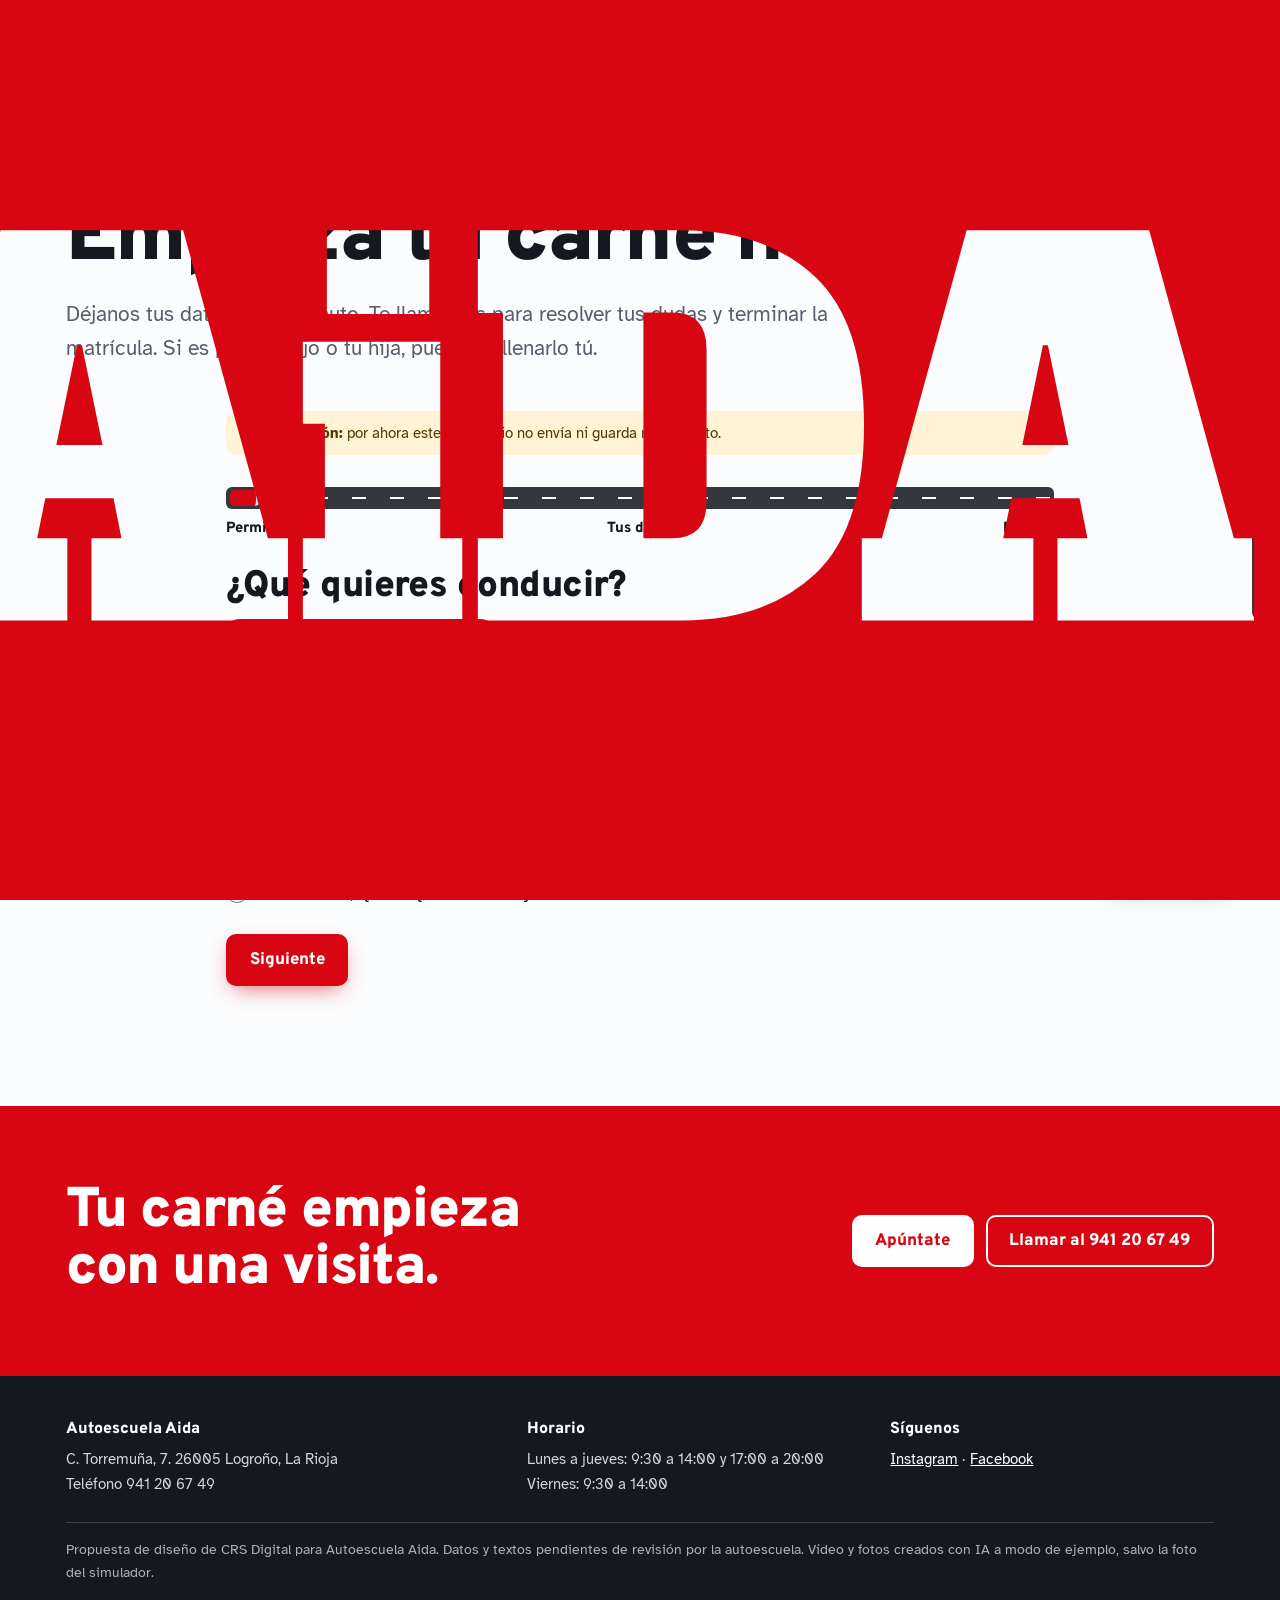
==== commit d9352fd3: "Aviso fijo en reseñas, asistente con otra pregunta y horario en móvil Co-Authored-By: Claude Opus 5." ====
--- a/apuntate.html
+++ b/apuntate.html
@@ -18,7 +18,7 @@
 <link rel="preconnect" href="https://fonts.googleapis.com">
 <link rel="preconnect" href="https://fonts.gstatic.com" crossorigin>
 <link rel="stylesheet" href="https://fonts.googleapis.com/css2?family=Alfa+Slab+One&family=Atkinson+Hyperlegible:wght@400;700&family=Overpass:wght@700;800;900&display=swap">
-<link rel="stylesheet" href="assets/aida.css?v=14">
+<link rel="stylesheet" href="assets/aida.css?v=15">
 </head>
 <body>
 <div id="intro" hidden></div>
@@ -51,9 +51,9 @@
     <fieldset class="ap-step" data-step="0">
       <legend tabindex="-1">¿Qué quieres conducir?</legend>
       <div class="ap-opts">
-        <label class="ap-opt"><input type="radio" name="permiso" id="p-b" value="Permiso B (coche)" checked><img src="assets/img/coche.jpg?v=14" alt=""><span><b>B</b> Coche</span></label>
-        <label class="ap-opt"><input type="radio" name="permiso" id="p-a2" value="Permiso A2 (moto)"><img src="assets/img/moto.jpg?v=14" alt=""><span><b>A2</b> Moto</span></label>
-        <label class="ap-opt"><input type="radio" name="permiso" id="p-am" value="Permiso AM (ciclomotor)"><img src="assets/img/ciclomotor.jpg?v=14" alt=""><span><b>AM</b> Ciclomotor</span></label>
+        <label class="ap-opt"><input type="radio" name="permiso" id="p-b" value="Permiso B (coche)" checked><img src="assets/img/coche.jpg?v=15" alt=""><span><b>B</b> Coche</span></label>
+        <label class="ap-opt"><input type="radio" name="permiso" id="p-a2" value="Permiso A2 (moto)"><img src="assets/img/moto.jpg?v=15" alt=""><span><b>A2</b> Moto</span></label>
+        <label class="ap-opt"><input type="radio" name="permiso" id="p-am" value="Permiso AM (ciclomotor)"><img src="assets/img/ciclomotor.jpg?v=15" alt=""><span><b>AM</b> Ciclomotor</span></label>
       </div>
       <label class="ap-none"><input type="radio" name="permiso" id="p-x" value="Aún no lo sé"> Aún no lo sé, quiero que me aconsejéis</label>
       <div class="btns ap-nav"><button type="button" class="btn btn-rojo" data-go="1">Siguiente</button></div>
@@ -95,6 +95,6 @@
   </div>
   <p class="demo">Propuesta de diseño de CRS Digital para Autoescuela Aida. Datos y textos pendientes de revisión por la autoescuela. Vídeo y fotos creados con IA a modo de ejemplo, salvo la foto del simulador.</p>
 </div></footer>
-<script src="assets/aida.js?v=14"></script>
+<script src="assets/aida.js?v=15"></script>
 </body>
 </html>
--- a/assets/aida.css
+++ b/assets/aida.css
@@ -139,7 +139,7 @@
 
 /* ===== Portada con vídeo ===== */
 .hero { position: relative; min-height: 100vh; min-height: 100svh; display: flex; align-items: center; overflow: hidden; background: var(--tinta); color: #fff; }
-.hero-media { position: absolute; inset: 0; background: var(--tinta) url(portada.jpg?v=14) 60% 50% / cover no-repeat; }
+.hero-media { position: absolute; inset: 0; background: var(--tinta) url(portada.jpg?v=15) 60% 50% / cover no-repeat; }
 .hero-media video { width: 100%; height: 100%; object-fit: cover; object-position: 60% 50%; display: block; transition: opacity .7s ease; }
 .hero-media video.fade { opacity: 0; }
 .hero-scrim { position: absolute; inset: 0; background: linear-gradient(100deg, rgba(10,14,20,.68) 0, rgba(10,14,20,.42) 28%, rgba(10,14,20,0) 48%), linear-gradient(0deg, rgba(10,14,20,.42) 0, rgba(10,14,20,0) 26%); }
@@ -431,7 +431,7 @@
 #wipe.cover, #wipe.go-in, #wipe.go-out { visibility: visible; }
 
 /* Opiniones: fondo con foto de la calle */
-.js-fly .road3d-stage { background: #2a2622 url(img/calle.jpg?v=14) 50% 54% / cover no-repeat; perspective-origin: 50% 54%; }
+.js-fly .road3d-stage { background: #2a2622 url(img/calle.jpg?v=15) 50% 54% / cover no-repeat; perspective-origin: 50% 54%; }
 .js-fly .road3d-stage::before { content: ""; position: absolute; inset: 0; background: linear-gradient(rgba(12,14,18,.08), rgba(12,14,18,.2)); }
 .js-fly .ground { display: none; }
 /* menú sin desenfoque: evita tirones sobre el vídeo */
@@ -516,3 +516,17 @@
 .ap-cta .lead { margin: 8px 0 16px; }
 @media (max-width: 620px) { .ap-opts { grid-template-columns: 1fr; } .ap-opt { display: grid; grid-template-columns: 112px 1fr; align-items: center; } .ap-opt img { height: 84px; aspect-ratio: auto; } .ap-road { font-size: .84rem; } }
 @media (prefers-reduced-motion: reduce) { .ap-step, .ap-done, .ap-tick { animation: none; } }
+
+/* Reseñas: aviso fijo de seguir bajando */
+.js-fly .fly-tip { display: inline-flex; align-items: center; gap: 9px; min-height: 46px; padding: .3em 1.1em .15em .9em; font-size: 1rem; background: rgba(255,255,255,.96); box-shadow: 0 10px 24px -10px rgba(0,0,0,.6); }
+.fly-tip svg { width: 20px; height: 20px; color: var(--rojo); animation: cue 1.3s var(--ease) infinite; }
+@media (max-width: 860px) { .fly-tip { left: var(--gutter); transform: none; bottom: calc(env(safe-area-inset-bottom, 0px) + 68px); } }
+/* Asistente: botón de otra pregunta */
+.faq-more { align-self: flex-start; margin-top: 4px; min-height: 48px; animation: msg .3s var(--ease); }
+/* Contacto: fila del horario bien encuadrada */
+.dato:has(.hours) { align-items: start; }
+.hours td { padding: 3px 0; line-height: 1.4; }
+.hours tr:first-child td { padding-top: 0; }
+.hours td:last-child { white-space: nowrap; padding-left: 12px; }
+@media (max-width: 480px) { .dato { grid-template-columns: 78px minmax(0, 1fr); gap: 10px; } }
+@media (prefers-reduced-motion: reduce) { .fly-tip svg, .faq-more { animation: none; } }
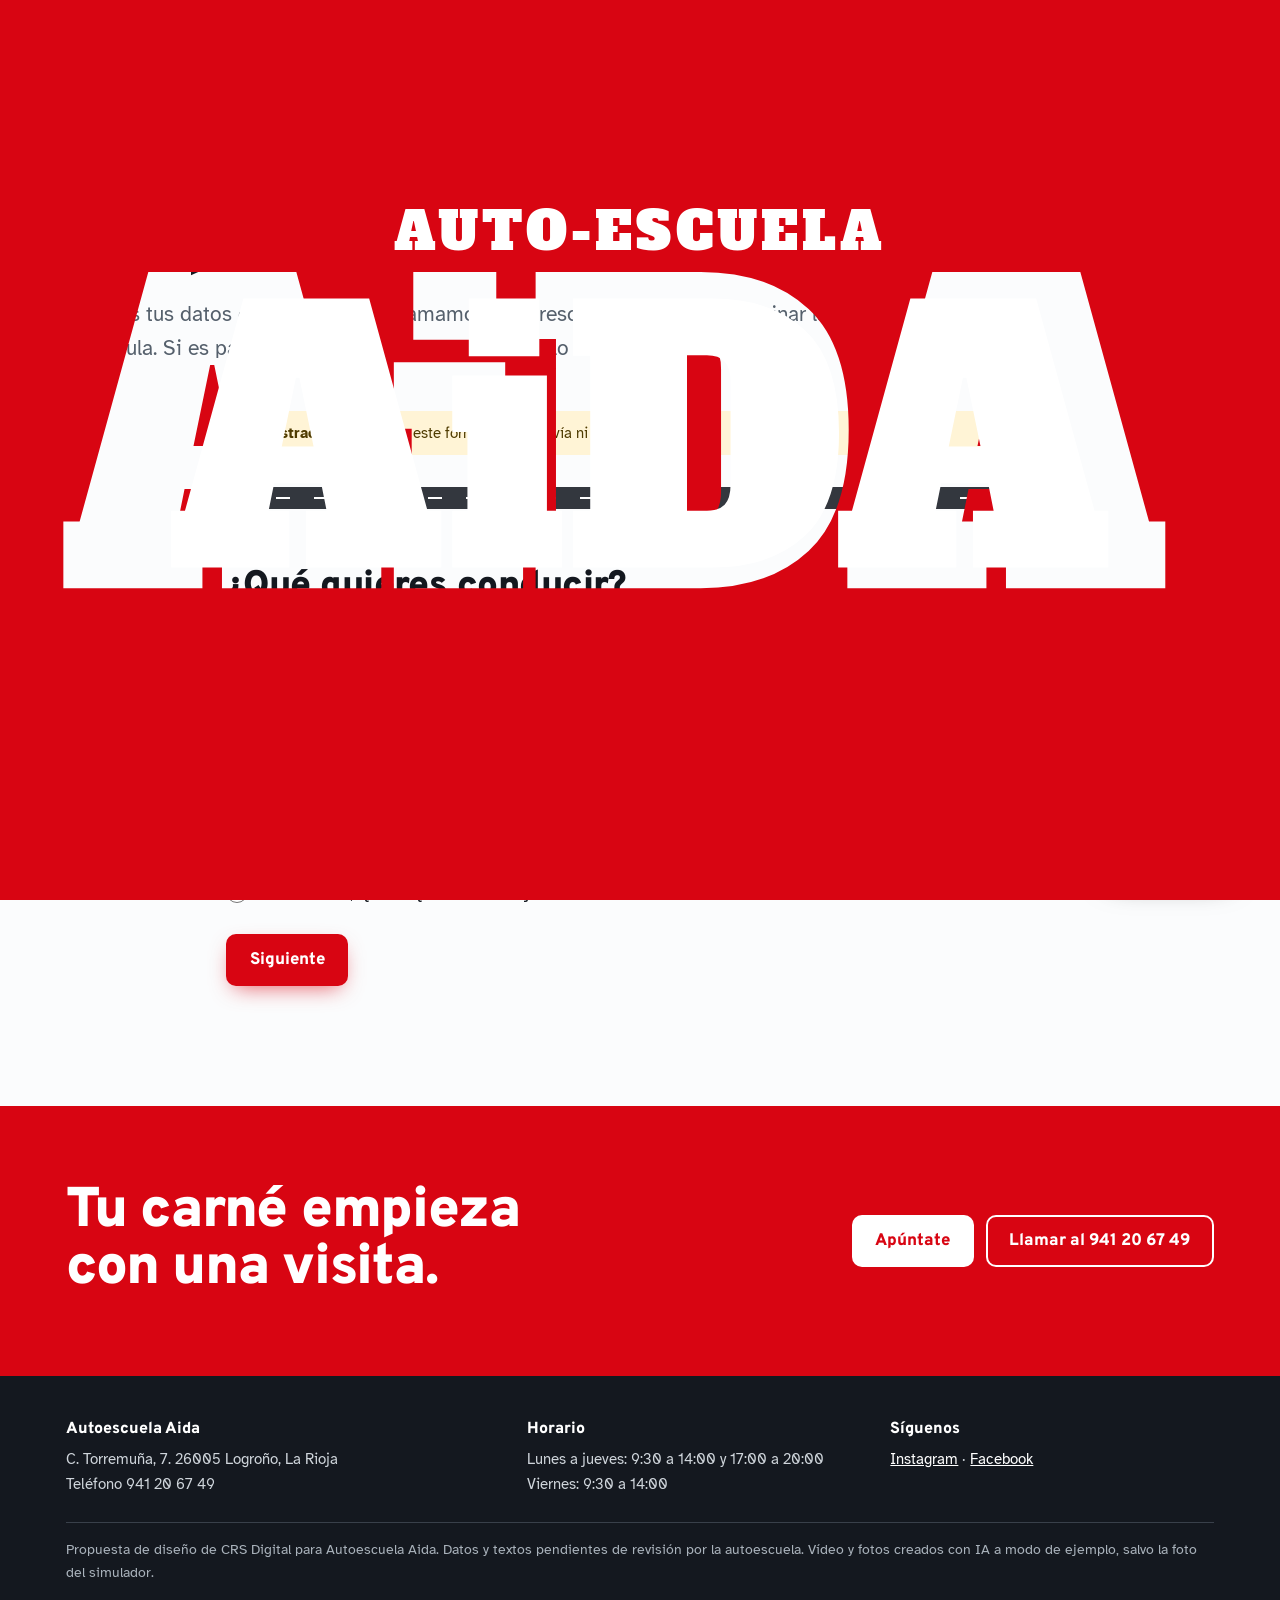
==== commit 9ecdaf47: "Contacto: añade mapa de cómo llegar Co-Authored-By: Claude Opus 5.5 <noreply@anthropic.com> Claude-S" ====
--- a/apuntate.html
+++ b/apuntate.html
@@ -18,7 +18,7 @@
 <link rel="preconnect" href="https://fonts.googleapis.com">
 <link rel="preconnect" href="https://fonts.gstatic.com" crossorigin>
 <link rel="stylesheet" href="https://fonts.googleapis.com/css2?family=Alfa+Slab+One&family=Atkinson+Hyperlegible:wght@400;700&family=Overpass:wght@700;800;900&display=swap">
-<link rel="stylesheet" href="assets/aida.css?v=15">
+<link rel="stylesheet" href="assets/aida.css?v=16">
 </head>
 <body>
 <div id="intro" hidden></div>
@@ -51,9 +51,9 @@
     <fieldset class="ap-step" data-step="0">
       <legend tabindex="-1">¿Qué quieres conducir?</legend>
       <div class="ap-opts">
-        <label class="ap-opt"><input type="radio" name="permiso" id="p-b" value="Permiso B (coche)" checked><img src="assets/img/coche.jpg?v=15" alt=""><span><b>B</b> Coche</span></label>
-        <label class="ap-opt"><input type="radio" name="permiso" id="p-a2" value="Permiso A2 (moto)"><img src="assets/img/moto.jpg?v=15" alt=""><span><b>A2</b> Moto</span></label>
-        <label class="ap-opt"><input type="radio" name="permiso" id="p-am" value="Permiso AM (ciclomotor)"><img src="assets/img/ciclomotor.jpg?v=15" alt=""><span><b>AM</b> Ciclomotor</span></label>
+        <label class="ap-opt"><input type="radio" name="permiso" id="p-b" value="Permiso B (coche)" checked><img src="assets/img/coche.jpg?v=16" alt=""><span><b>B</b> Coche</span></label>
+        <label class="ap-opt"><input type="radio" name="permiso" id="p-a2" value="Permiso A2 (moto)"><img src="assets/img/moto.jpg?v=16" alt=""><span><b>A2</b> Moto</span></label>
+        <label class="ap-opt"><input type="radio" name="permiso" id="p-am" value="Permiso AM (ciclomotor)"><img src="assets/img/ciclomotor.jpg?v=16" alt=""><span><b>AM</b> Ciclomotor</span></label>
       </div>
       <label class="ap-none"><input type="radio" name="permiso" id="p-x" value="Aún no lo sé"> Aún no lo sé, quiero que me aconsejéis</label>
       <div class="btns ap-nav"><button type="button" class="btn btn-rojo" data-go="1">Siguiente</button></div>
@@ -95,6 +95,6 @@
   </div>
   <p class="demo">Propuesta de diseño de CRS Digital para Autoescuela Aida. Datos y textos pendientes de revisión por la autoescuela. Vídeo y fotos creados con IA a modo de ejemplo, salvo la foto del simulador.</p>
 </div></footer>
-<script src="assets/aida.js?v=15"></script>
+<script src="assets/aida.js?v=16"></script>
 </body>
 </html>
--- a/assets/aida.css
+++ b/assets/aida.css
@@ -139,7 +139,7 @@
 
 /* ===== Portada con vídeo ===== */
 .hero { position: relative; min-height: 100vh; min-height: 100svh; display: flex; align-items: center; overflow: hidden; background: var(--tinta); color: #fff; }
-.hero-media { position: absolute; inset: 0; background: var(--tinta) url(portada.jpg?v=15) 60% 50% / cover no-repeat; }
+.hero-media { position: absolute; inset: 0; background: var(--tinta) url(portada.jpg?v=16) 60% 50% / cover no-repeat; }
 .hero-media video { width: 100%; height: 100%; object-fit: cover; object-position: 60% 50%; display: block; transition: opacity .7s ease; }
 .hero-media video.fade { opacity: 0; }
 .hero-scrim { position: absolute; inset: 0; background: linear-gradient(100deg, rgba(10,14,20,.68) 0, rgba(10,14,20,.42) 28%, rgba(10,14,20,0) 48%), linear-gradient(0deg, rgba(10,14,20,.42) 0, rgba(10,14,20,0) 26%); }
@@ -431,7 +431,7 @@
 #wipe.cover, #wipe.go-in, #wipe.go-out { visibility: visible; }
 
 /* Opiniones: fondo con foto de la calle */
-.js-fly .road3d-stage { background: #2a2622 url(img/calle.jpg?v=15) 50% 54% / cover no-repeat; perspective-origin: 50% 54%; }
+.js-fly .road3d-stage { background: #2a2622 url(img/calle.jpg?v=16) 50% 54% / cover no-repeat; perspective-origin: 50% 54%; }
 .js-fly .road3d-stage::before { content: ""; position: absolute; inset: 0; background: linear-gradient(rgba(12,14,18,.08), rgba(12,14,18,.2)); }
 .js-fly .ground { display: none; }
 /* menú sin desenfoque: evita tirones sobre el vídeo */
@@ -530,3 +530,10 @@
 .hours td:last-child { white-space: nowrap; padding-left: 12px; }
 @media (max-width: 480px) { .dato { grid-template-columns: 78px minmax(0, 1fr); gap: 10px; } }
 @media (prefers-reduced-motion: reduce) { .fly-tip svg, .faq-more { animation: none; } }
+
+/* Contacto: mapa */
+.mapa { position: relative; height: clamp(340px, 48vw, 520px); border-radius: 18px; overflow: hidden; background: #dfe6ea; box-shadow: 0 24px 44px -30px rgba(20,24,31,.6); }
+.mapa iframe { position: absolute; inset: 0; width: 100%; height: 100%; border: 0; display: block; }
+.mapa-alt { position: absolute; inset: 0; display: flex; flex-direction: column; align-items: center; justify-content: center; gap: 8px; text-align: center; padding: 16px; text-decoration: none; }
+.mapa-alt b { font: 900 clamp(1.4rem, 3vw, 2rem)/1.1 var(--display); }
+.mapa-alt span { color: var(--rojo); font: 800 1.05rem/1 var(--display); }
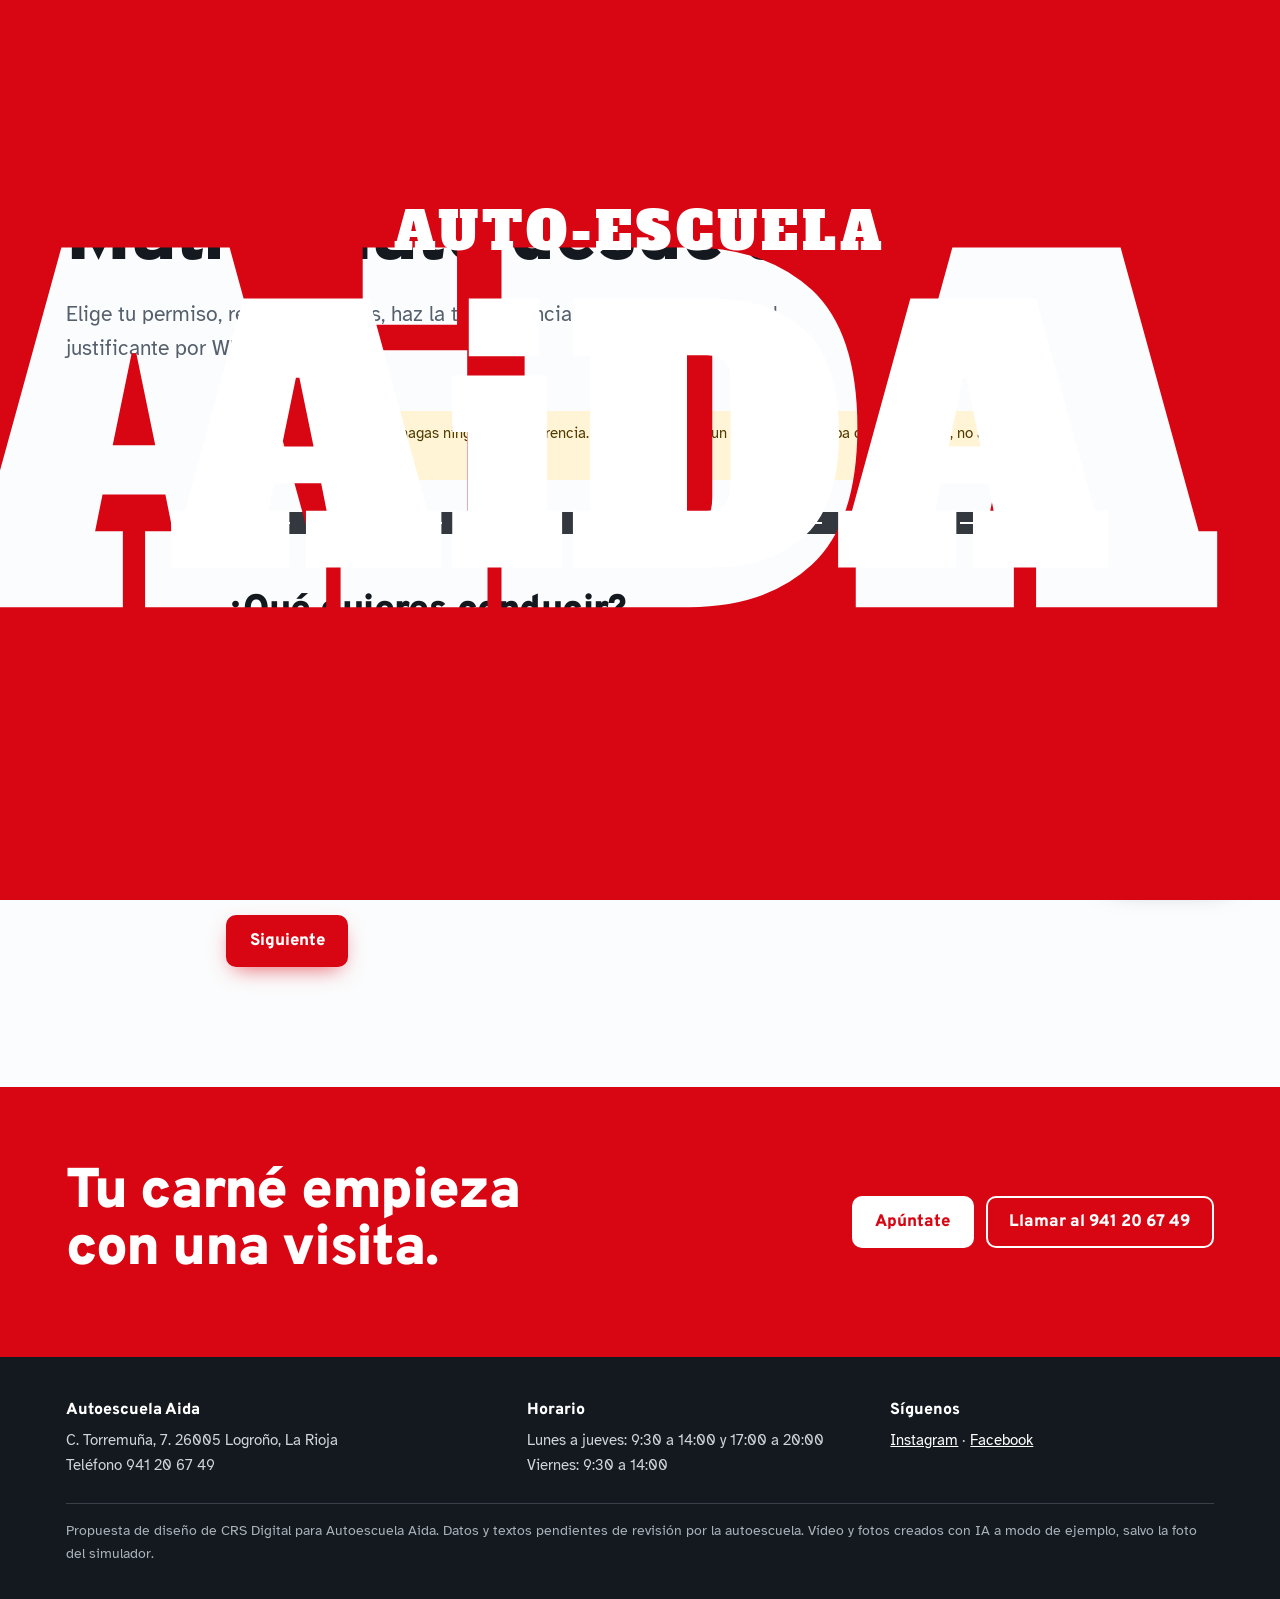
==== commit 767960d2: "Matrícula en 4 pasos con transferencia y envío por WhatsApp (en pruebas) Co-Authored-By: Claude Opus" ====
--- a/apuntate.html
+++ b/apuntate.html
@@ -3,9 +3,9 @@
 <head>
 <meta charset="utf-8">
 <meta name="viewport" content="width=device-width, initial-scale=1, viewport-fit=cover">
-<title>Apúntate · Autoescuela Aida</title>
+<title>Matrícula · Autoescuela Aida</title>
 <meta name="claude:viewport-fit-sides" content="cover">
-<meta name="description" content="Preinscripción online en Autoescuela Aida, Logroño.">
+<meta name="description" content="Matrícula online en Autoescuela Aida, Logroño.">
 <meta property="og:type" content="website">
 <meta property="og:site_name" content="Autoescuela Aida">
 <meta property="og:title" content="Autoescuela Aida · Logroño">
@@ -18,7 +18,7 @@
 <link rel="preconnect" href="https://fonts.googleapis.com">
 <link rel="preconnect" href="https://fonts.gstatic.com" crossorigin>
 <link rel="stylesheet" href="https://fonts.googleapis.com/css2?family=Alfa+Slab+One&family=Atkinson+Hyperlegible:wght@400;700&family=Overpass:wght@700;800;900&display=swap">
-<link rel="stylesheet" href="assets/aida.css?v=16">
+<link rel="stylesheet" href="assets/aida.css?v=17">
 </head>
 <body>
 <div id="intro" hidden></div>
@@ -43,42 +43,56 @@
 <div class="rail" aria-hidden="true"><i></i></div>
 <main>
 
-<section class="pagehead wrap"><p class="eyebrow">Apúntate</p><h1>Empieza tu carné hoy.</h1><p class="lead">Déjanos tus datos en un minuto. Te llamamos para resolver tus dudas y terminar la matrícula. Si es para tu hijo o tu hija, puedes rellenarlo tú.</p></section>
+<section class="pagehead wrap"><p class="eyebrow">Matrícula</p><h1>Matricúlate desde aquí.</h1><p class="lead">Elige tu permiso, rellena tus datos, haz la transferencia y envíanos tu DNI y el justificante por WhatsApp.</p></section>
 <section class="wrap ap-wrap">
-  <p class="ap-demo"><b>Demostración:</b> por ahora este formulario no envía ni guarda ningún dato.</p>
-  <div class="ap-road" aria-hidden="true"><i id="ap-car"></i><span>Permiso</span><span>Tus datos</span><span>Revisar</span></div>
+  <p class="ap-demo" id="ap-test"><b>Página en pruebas:</b> no hagas ninguna transferencia. El WhatsApp va a un número de prueba de CRS Digital, no a la autoescuela.</p>
+  <div class="ap-road ap-road4" aria-hidden="true"><i id="ap-car"></i><span>Permiso</span><span>Datos</span><span>Pago</span><span>WhatsApp</span></div>
   <form id="ap-form" novalidate>
     <fieldset class="ap-step" data-step="0">
       <legend tabindex="-1">¿Qué quieres conducir?</legend>
       <div class="ap-opts">
-        <label class="ap-opt"><input type="radio" name="permiso" id="p-b" value="Permiso B (coche)" checked><img src="assets/img/coche.jpg?v=16" alt=""><span><b>B</b> Coche</span></label>
-        <label class="ap-opt"><input type="radio" name="permiso" id="p-a2" value="Permiso A2 (moto)"><img src="assets/img/moto.jpg?v=16" alt=""><span><b>A2</b> Moto</span></label>
-        <label class="ap-opt"><input type="radio" name="permiso" id="p-am" value="Permiso AM (ciclomotor)"><img src="assets/img/ciclomotor.jpg?v=16" alt=""><span><b>AM</b> Ciclomotor</span></label>
+        <label class="ap-opt"><input type="radio" name="permiso" id="p-b" value="Permiso B (coche)" checked><img src="assets/img/coche.jpg?v=17" alt=""><span><b>B</b> Coche</span></label>
+        <label class="ap-opt"><input type="radio" name="permiso" id="p-a2" value="Permiso A2 (moto)"><img src="assets/img/moto.jpg?v=17" alt=""><span><b>A2</b> Moto</span></label>
+        <label class="ap-opt"><input type="radio" name="permiso" id="p-am" value="Permiso AM (ciclomotor)"><img src="assets/img/ciclomotor.jpg?v=17" alt=""><span><b>AM</b> Ciclomotor</span></label>
       </div>
-      <label class="ap-none"><input type="radio" name="permiso" id="p-x" value="Aún no lo sé"> Aún no lo sé, quiero que me aconsejéis</label>
       <div class="btns ap-nav"><button type="button" class="btn btn-rojo" data-go="1">Siguiente</button></div>
     </fieldset>
     <fieldset class="ap-step" data-step="1" hidden>
-      <legend tabindex="-1">¿Cómo te llamamos?</legend>
-      <div class="ap-field"><label for="ap-nombre">Nombre</label><input id="ap-nombre" autocomplete="name" maxlength="80"><p class="ap-err" id="e-nombre" hidden>Escribe tu nombre para saber por quién preguntar.</p></div>
+      <legend tabindex="-1">Tus datos</legend>
+      <div class="ap-field"><label for="ap-nombre">Nombre</label><input id="ap-nombre" autocomplete="given-name" maxlength="60"><p class="ap-err" id="e-nombre" hidden>Escribe tu nombre.</p></div>
+      <div class="ap-field"><label for="ap-apellidos">Apellidos</label><input id="ap-apellidos" autocomplete="family-name" maxlength="80"><p class="ap-err" id="e-apellidos" hidden>Escribe tus apellidos.</p></div>
       <div class="ap-field"><label for="ap-tel">Teléfono</label><input id="ap-tel" type="tel" inputmode="tel" autocomplete="tel" maxlength="16"><p class="ap-err" id="e-tel" hidden>Escribe un teléfono de 9 cifras, como 600 123 456.</p></div>
-      <div class="ap-field"><label for="ap-hora">¿Cuándo te viene mejor?</label><select id="ap-hora"><option>Por la mañana</option><option>Por la tarde</option><option>Me da igual</option></select></div>
-      <div class="btns ap-nav"><button type="button" class="btn btn-claro" data-go="0">Atrás</button><button type="button" class="btn btn-rojo" data-go="2">Siguiente</button></div>
+      <label class="ap-ok"><input type="checkbox" id="ap-priv"> Acepto enviar estos datos, la foto de mi DNI y el justificante a Autoescuela Aida por WhatsApp para tramitar mi matrícula.</label>
+      <p class="ap-err" id="e-priv" hidden>Marca la casilla para continuar.</p>
+      <div class="btns ap-nav"><button type="button" class="btn btn-claro" data-go="0">Atrás</button><button type="button" class="btn btn-rojo" data-go="2">Ir al pago</button></div>
     </fieldset>
     <fieldset class="ap-step" data-step="2" hidden>
-      <legend tabindex="-1">Revisa tus datos</legend>
-      <dl class="facts ap-sum"><div><dt>Permiso</dt><dd id="s-permiso"></dd></div><div><dt>Nombre</dt><dd id="s-nombre"></dd></div><div><dt>Teléfono</dt><dd id="s-tel"></dd></div><div><dt>Llamada</dt><dd id="s-hora"></dd></div></dl>
-      <label class="ap-ok"><input type="checkbox" id="ap-priv"> Acepto que Autoescuela Aida use estos datos para contactar conmigo sobre mi matrícula.</label>
-      <p class="ap-err" id="e-priv" hidden>Marca la casilla para poder enviar la solicitud.</p>
-      <div class="btns ap-nav"><button type="button" class="btn btn-claro" data-go="1">Atrás</button><button type="submit" class="btn btn-rojo">Enviar solicitud</button></div>
+      <legend tabindex="-1">Haz la transferencia</legend>
+      <p class="lead">Hazla desde la app de tu banco con estos datos y guarda el justificante.</p>
+      <dl class="facts ap-sum">
+        <div><dt>Permiso</dt><dd id="s-permiso"></dd></div>
+        <div><dt>Importe</dt><dd class="ap-pend">Pendiente de confirmar</dd></div>
+        <div><dt>IBAN</dt><dd class="ap-pend">Pendiente de la autoescuela</dd></div>
+        <div><dt>Titular</dt><dd class="ap-pend">Pendiente de la autoescuela</dd></div>
+        <div><dt>Concepto</dt><dd><span id="s-concepto"></span> <button type="button" class="copy" id="ap-copy">Copiar</button></dd></div>
+      </dl>
+      <div class="btns ap-nav"><button type="button" class="btn btn-claro" data-go="1">Atrás</button><button type="button" class="btn btn-rojo" data-go="3">Siguiente</button></div>
+    </fieldset>
+    <fieldset class="ap-step" data-step="3" hidden>
+      <legend tabindex="-1">Envíanoslo por WhatsApp</legend>
+      <ol class="ap-list">
+        <li>Pulsa el botón y se abrirá WhatsApp con tus datos ya escritos.</li>
+        <li>Adjunta la <b>foto del DNI por las dos caras</b> y el <b>justificante de la transferencia</b>.</li>
+        <li>Envía el mensaje. La web no puede adjuntar las fotos por ti.</li>
+      </ol>
+      <div class="btns ap-nav"><button type="button" class="btn btn-claro" data-go="2">Atrás</button><a class="btn ap-wa" id="ap-wa" href="https://wa.me/34657719647" target="_blank" rel="noopener">Abrir WhatsApp</a></div>
     </fieldset>
   </form>
   <div class="ap-done" id="ap-done" tabindex="-1" hidden>
     <span class="ap-tick" aria-hidden="true">✓</span>
-    <h2>Así terminaría tu solicitud</h2>
-    <p class="lead">En la web definitiva, la autoescuela recibirá estos datos y te llamará para terminar la matrícula. Normalmente hay que llevar el DNI o NIE y el informe médico; te confirmarán lo que necesitas.</p>
-    <p class="ap-demo"><b>Demostración:</b> esta solicitud no se ha enviado. Para apuntarte de verdad, llama al <b>941 20 67 49</b>.</p>
-    <div class="btns"><a class="btn btn-rojo" href="index.html">Volver al inicio</a></div>
+    <h2>Último paso: comprueba el envío</h2>
+    <p class="lead">Tu matrícula queda pendiente hasta que recibamos el mensaje con las fotos, revisemos la transferencia y te respondamos. Si no se ha abierto WhatsApp, vuelve a intentarlo.</p>
+    <div class="btns"><a class="btn btn-claro" id="ap-wa2" href="https://wa.me/34657719647" target="_blank" rel="noopener">Abrir WhatsApp otra vez</a><a class="btn btn-rojo" href="index.html">Volver al inicio</a></div>
   </div>
 </section>
 
@@ -95,6 +109,6 @@
   </div>
   <p class="demo">Propuesta de diseño de CRS Digital para Autoescuela Aida. Datos y textos pendientes de revisión por la autoescuela. Vídeo y fotos creados con IA a modo de ejemplo, salvo la foto del simulador.</p>
 </div></footer>
-<script src="assets/aida.js?v=16"></script>
+<script src="assets/aida.js?v=17"></script>
 </body>
 </html>
--- a/assets/aida.css
+++ b/assets/aida.css
@@ -139,7 +139,7 @@
 
 /* ===== Portada con vídeo ===== */
 .hero { position: relative; min-height: 100vh; min-height: 100svh; display: flex; align-items: center; overflow: hidden; background: var(--tinta); color: #fff; }
-.hero-media { position: absolute; inset: 0; background: var(--tinta) url(portada.jpg?v=16) 60% 50% / cover no-repeat; }
+.hero-media { position: absolute; inset: 0; background: var(--tinta) url(portada.jpg?v=17) 60% 50% / cover no-repeat; }
 .hero-media video { width: 100%; height: 100%; object-fit: cover; object-position: 60% 50%; display: block; transition: opacity .7s ease; }
 .hero-media video.fade { opacity: 0; }
 .hero-scrim { position: absolute; inset: 0; background: linear-gradient(100deg, rgba(10,14,20,.68) 0, rgba(10,14,20,.42) 28%, rgba(10,14,20,0) 48%), linear-gradient(0deg, rgba(10,14,20,.42) 0, rgba(10,14,20,0) 26%); }
@@ -431,7 +431,7 @@
 #wipe.cover, #wipe.go-in, #wipe.go-out { visibility: visible; }
 
 /* Opiniones: fondo con foto de la calle */
-.js-fly .road3d-stage { background: #2a2622 url(img/calle.jpg?v=16) 50% 54% / cover no-repeat; perspective-origin: 50% 54%; }
+.js-fly .road3d-stage { background: #2a2622 url(img/calle.jpg?v=17) 50% 54% / cover no-repeat; perspective-origin: 50% 54%; }
 .js-fly .road3d-stage::before { content: ""; position: absolute; inset: 0; background: linear-gradient(rgba(12,14,18,.08), rgba(12,14,18,.2)); }
 .js-fly .ground { display: none; }
 /* menú sin desenfoque: evita tirones sobre el vídeo */
@@ -537,3 +537,14 @@
 .mapa-alt { position: absolute; inset: 0; display: flex; flex-direction: column; align-items: center; justify-content: center; gap: 8px; text-align: center; padding: 16px; text-decoration: none; }
 .mapa-alt b { font: 900 clamp(1.4rem, 3vw, 2rem)/1.1 var(--display); }
 .mapa-alt span { color: var(--rojo); font: 800 1.05rem/1 var(--display); }
+
+/* Matrícula: 4 pasos */
+.ap-road4 { grid-template-columns: repeat(4, 1fr); }
+.ap-road4 span:nth-child(n) { text-align: center; }
+.ap-road4 span:nth-child(2) { text-align: left; }
+.ap-road4 span:last-child { text-align: right; }
+.ap-pend { color: var(--rojo-osc); font-weight: 700; }
+.ap-step .lead { margin-bottom: 16px; }
+.ap-list { margin: 0; padding-left: 1.3em; display: grid; gap: 10px; font-size: 1.08rem; }
+.ap-wa { background: #128c4a; color: #fff; }
+.ap-done .btns { flex-wrap: wrap; }
